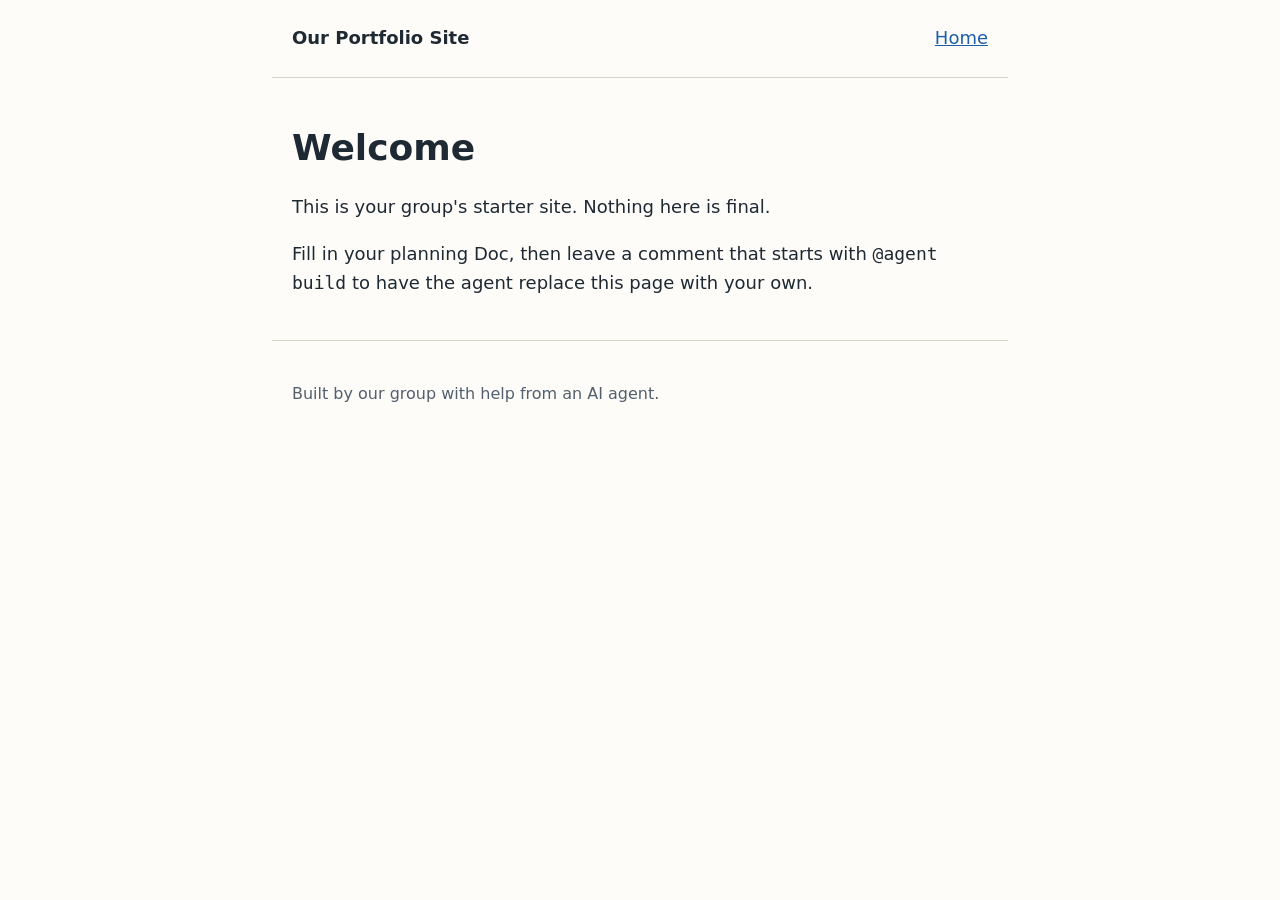
==== index.html @ 51af1fab "Initial commit" ====
<!DOCTYPE html>
<html lang="en">
<head>
  <meta charset="utf-8">
  <meta name="viewport" content="width=device-width, initial-scale=1">
  <title>Our Portfolio Site</title>
  <link rel="stylesheet" href="styles.css">
</head>
<body>
  <a class="skip-link" href="#main">Skip to main content</a>

  <header class="site-header">
    <p class="site-title"><a href="index.html">Our Portfolio Site</a></p>
    <nav aria-label="Main">
      <ul>
        <li><a href="index.html" aria-current="page">Home</a></li>
      </ul>
    </nav>
  </header>

  <main id="main">
    <h1>Welcome</h1>
    <p>This is your group's starter site. Nothing here is final.</p>
    <p>Fill in your planning Doc, then leave a comment that starts with
      <code>@agent build</code> to have the agent replace this page with your own.</p>
  </main>

  <footer class="site-footer">
    <p>Built by our group with help from an AI agent.</p>
  </footer>
</body>
</html>
---- styles.css ----
:root {
  --text: #1f2933;
  --muted: #52606d;
  --background: #fdfcf9;
  --accent: #1d5fa8;
  --border: #d9d4c7;
  --max-width: 46rem;
}

*,
*::before,
*::after {
  box-sizing: border-box;
}

body {
  margin: 0;
  font-family: system-ui, -apple-system, "Segoe UI", Roboto, sans-serif;
  font-size: 1.125rem;
  line-height: 1.6;
  color: var(--text);
  background: var(--background);
}

.site-header,
main,
.site-footer {
  max-width: var(--max-width);
  margin: 0 auto;
  padding: 1.5rem 1.25rem;
}

.site-header {
  display: flex;
  flex-wrap: wrap;
  align-items: baseline;
  justify-content: space-between;
  gap: 1rem;
  border-bottom: 1px solid var(--border);
}

.site-title {
  margin: 0;
  font-weight: 700;
}

.site-title a {
  color: inherit;
  text-decoration: none;
}

nav ul {
  display: flex;
  flex-wrap: wrap;
  gap: 1.25rem;
  margin: 0;
  padding: 0;
  list-style: none;
}

a {
  color: var(--accent);
}

a:focus-visible {
  outline: 3px solid var(--accent);
  outline-offset: 2px;
}

h1 {
  font-size: 2.25rem;
  line-height: 1.2;
}

img,
video {
  max-width: 100%;
  height: auto;
}

.site-footer {
  border-top: 1px solid var(--border);
  color: var(--muted);
  font-size: 1rem;
}

.skip-link {
  position: absolute;
  left: -999rem;
}

.skip-link:focus {
  left: 1rem;
  top: 1rem;
  padding: 0.5rem 0.75rem;
  background: var(--background);
}
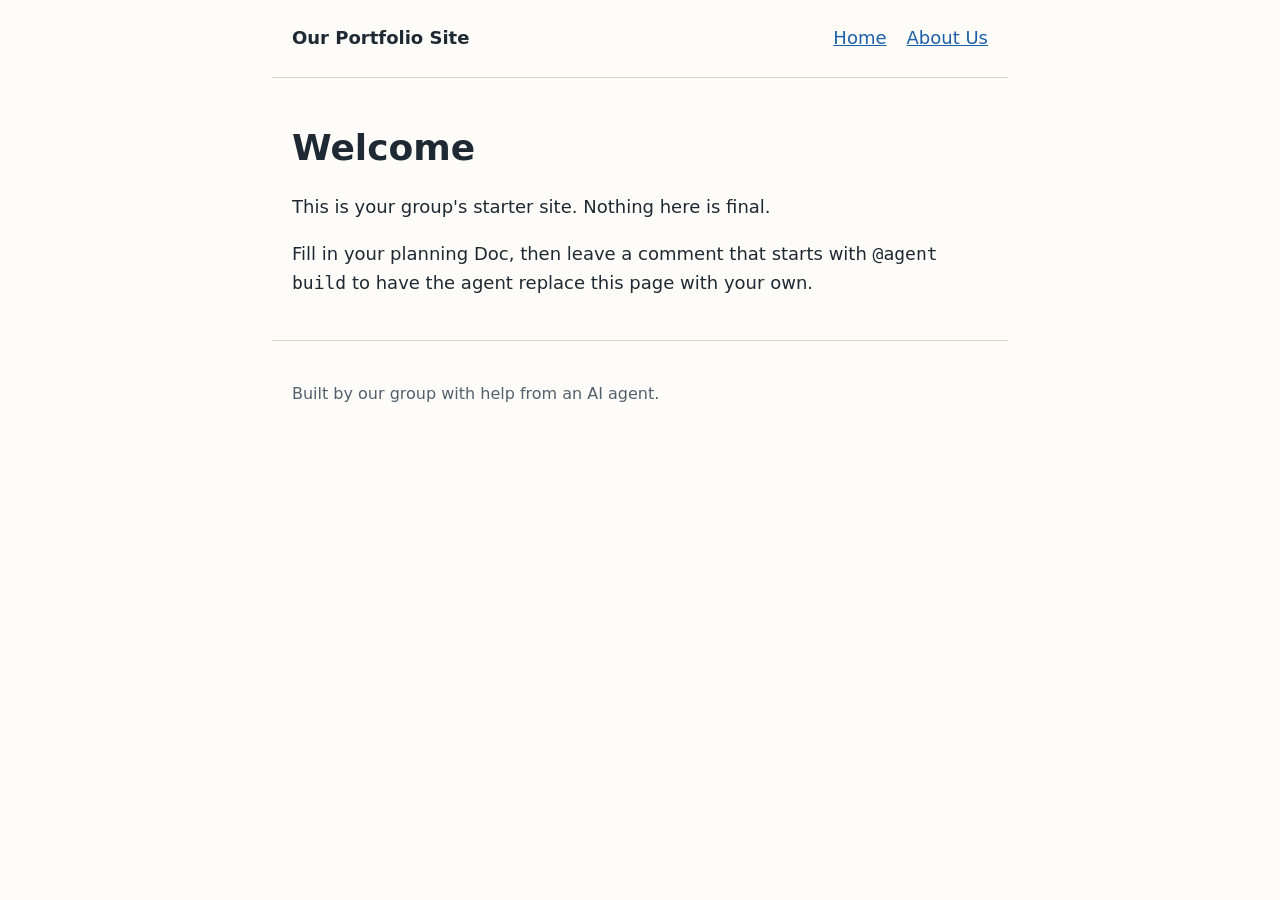
==== commit 58cf1ff7: "Agent: update index.html" ====
--- a/index.html
+++ b/index.html
@@ -14,6 +14,7 @@
     <nav aria-label="Main">
       <ul>
         <li><a href="index.html" aria-current="page">Home</a></li>
+        <li><a href="about.html">About Us</a></li>
       </ul>
     </nav>
   </header>
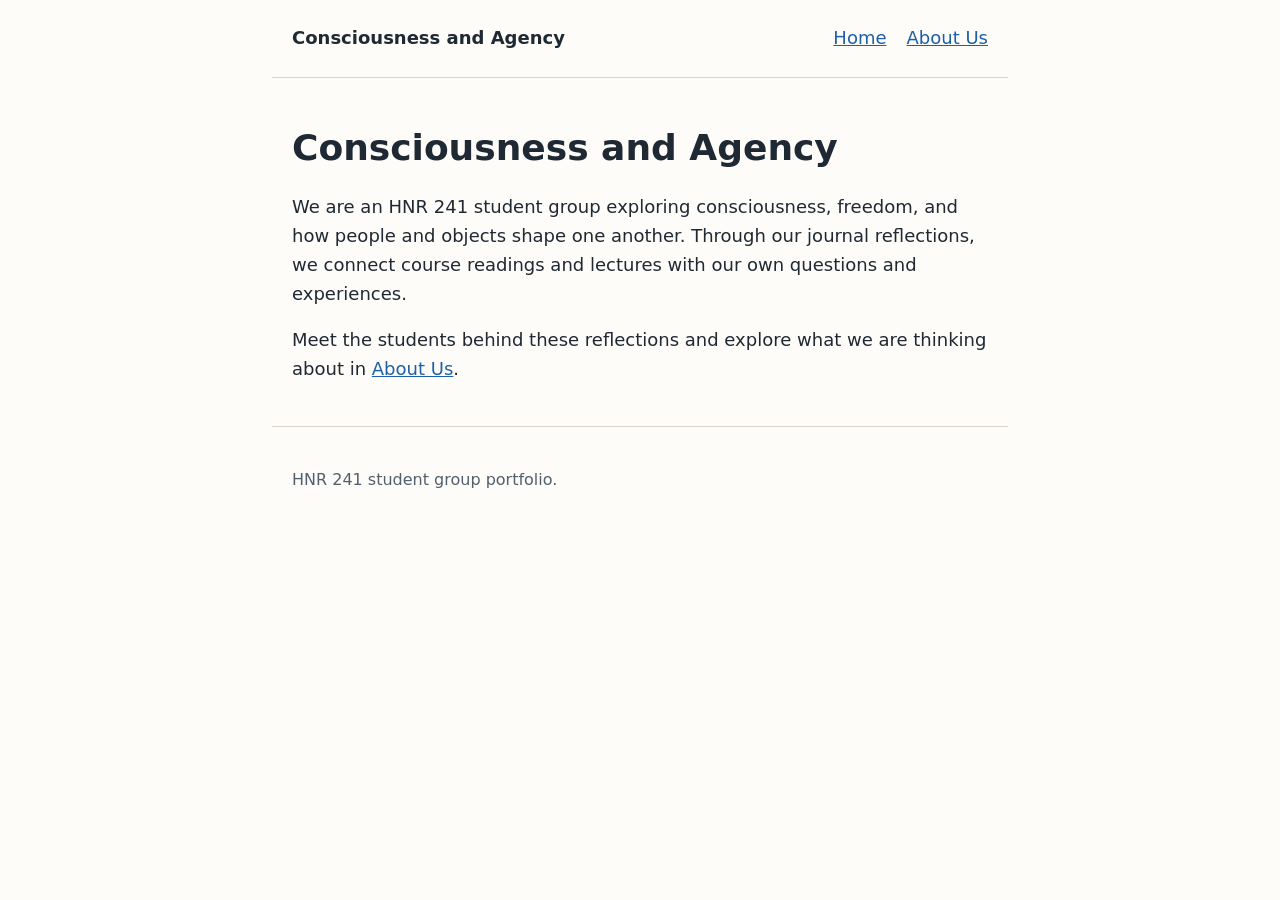
==== commit 97ed8a41: "Agent: update index.html" ====
--- a/index.html
+++ b/index.html
@@ -3,14 +3,14 @@
 <head>
   <meta charset="utf-8">
   <meta name="viewport" content="width=device-width, initial-scale=1">
-  <title>Our Portfolio Site</title>
+  <title>Consciousness and Agency | HNR 241</title>
   <link rel="stylesheet" href="styles.css">
 </head>
 <body>
   <a class="skip-link" href="#main">Skip to main content</a>
 
   <header class="site-header">
-    <p class="site-title"><a href="index.html">Our Portfolio Site</a></p>
+    <p class="site-title"><a href="index.html">Consciousness and Agency</a></p>
     <nav aria-label="Main">
       <ul>
         <li><a href="index.html" aria-current="page">Home</a></li>
@@ -20,14 +20,13 @@
   </header>
 
   <main id="main">
-    <h1>Welcome</h1>
-    <p>This is your group's starter site. Nothing here is final.</p>
-    <p>Fill in your planning Doc, then leave a comment that starts with
-      <code>@agent build</code> to have the agent replace this page with your own.</p>
+    <h1>Consciousness and Agency</h1>
+    <p>We are an HNR 241 student group exploring consciousness, freedom, and how people and objects shape one another. Through our journal reflections, we connect course readings and lectures with our own questions and experiences.</p>
+    <p>Meet the students behind these reflections and explore what we are thinking about in <a href="about.html">About Us</a>.</p>
   </main>
 
   <footer class="site-footer">
-    <p>Built by our group with help from an AI agent.</p>
+    <p>HNR 241 student group portfolio.</p>
   </footer>
 </body>
 </html>
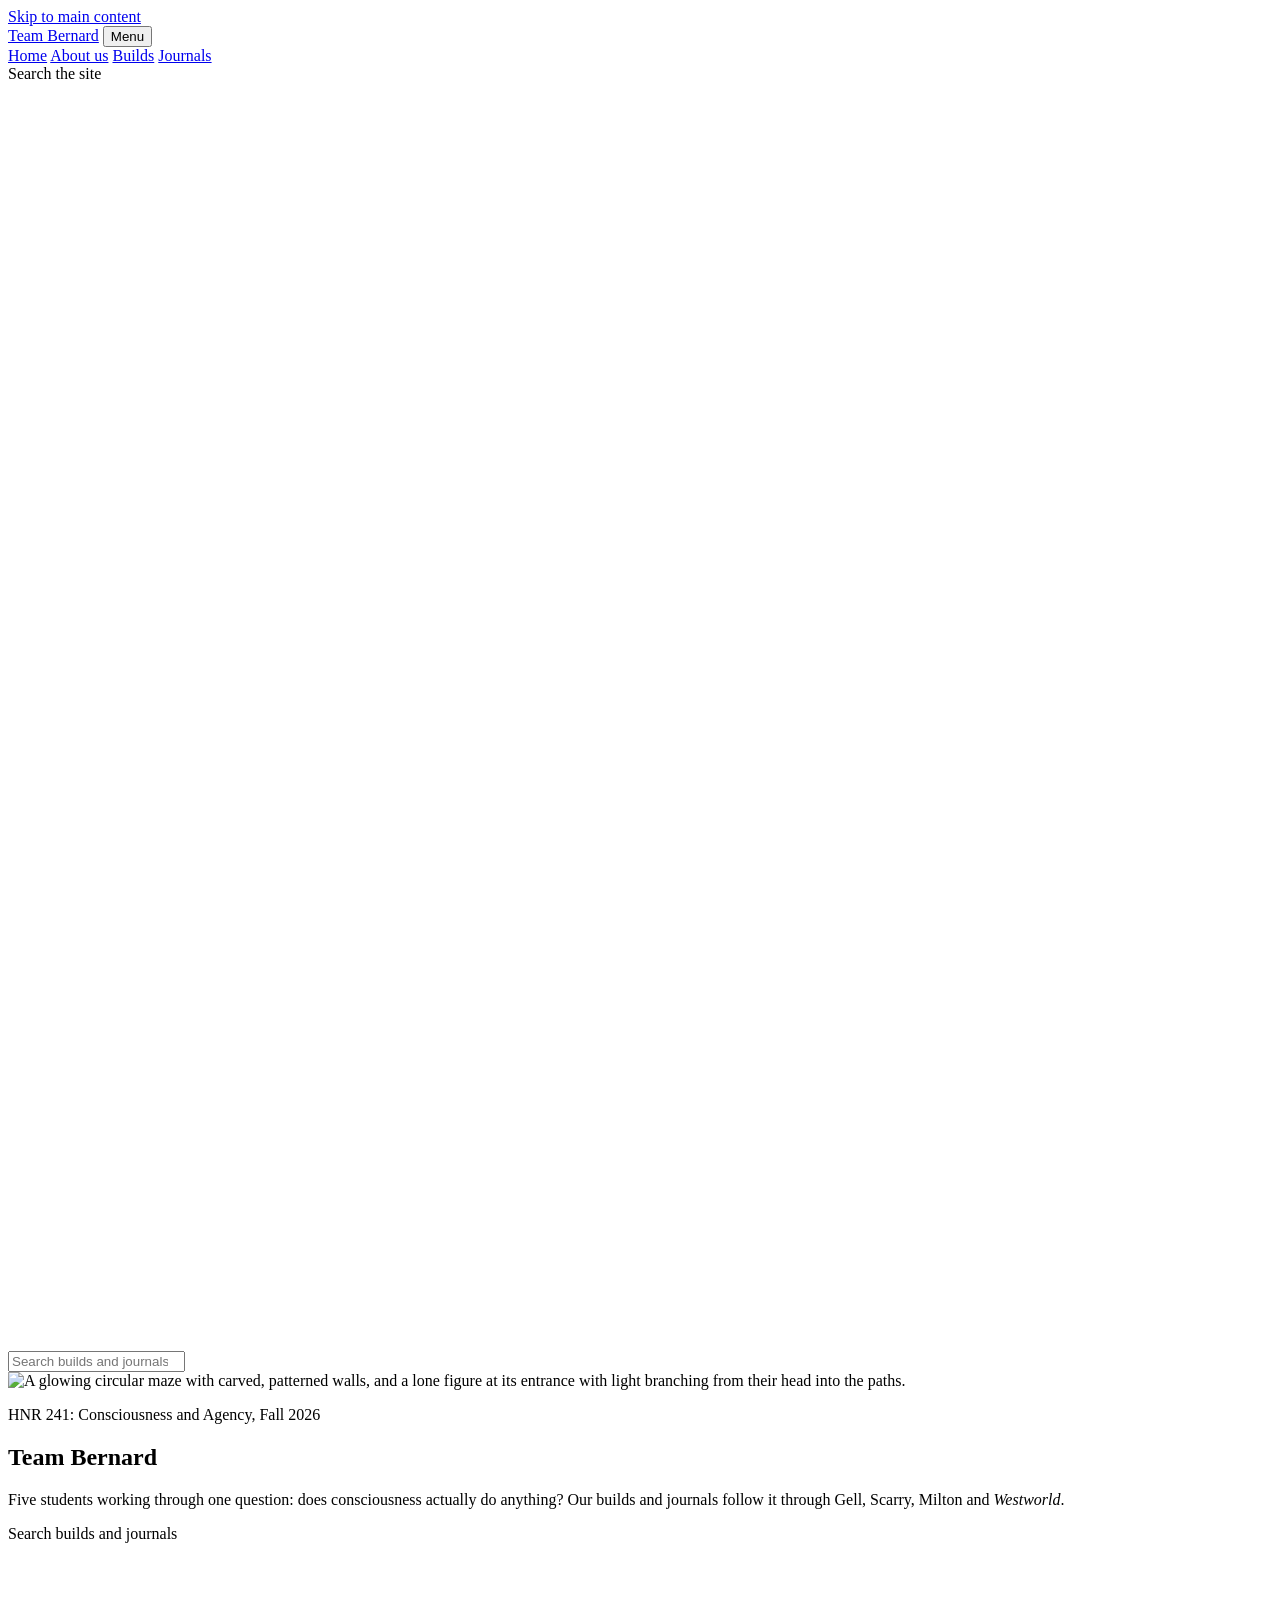
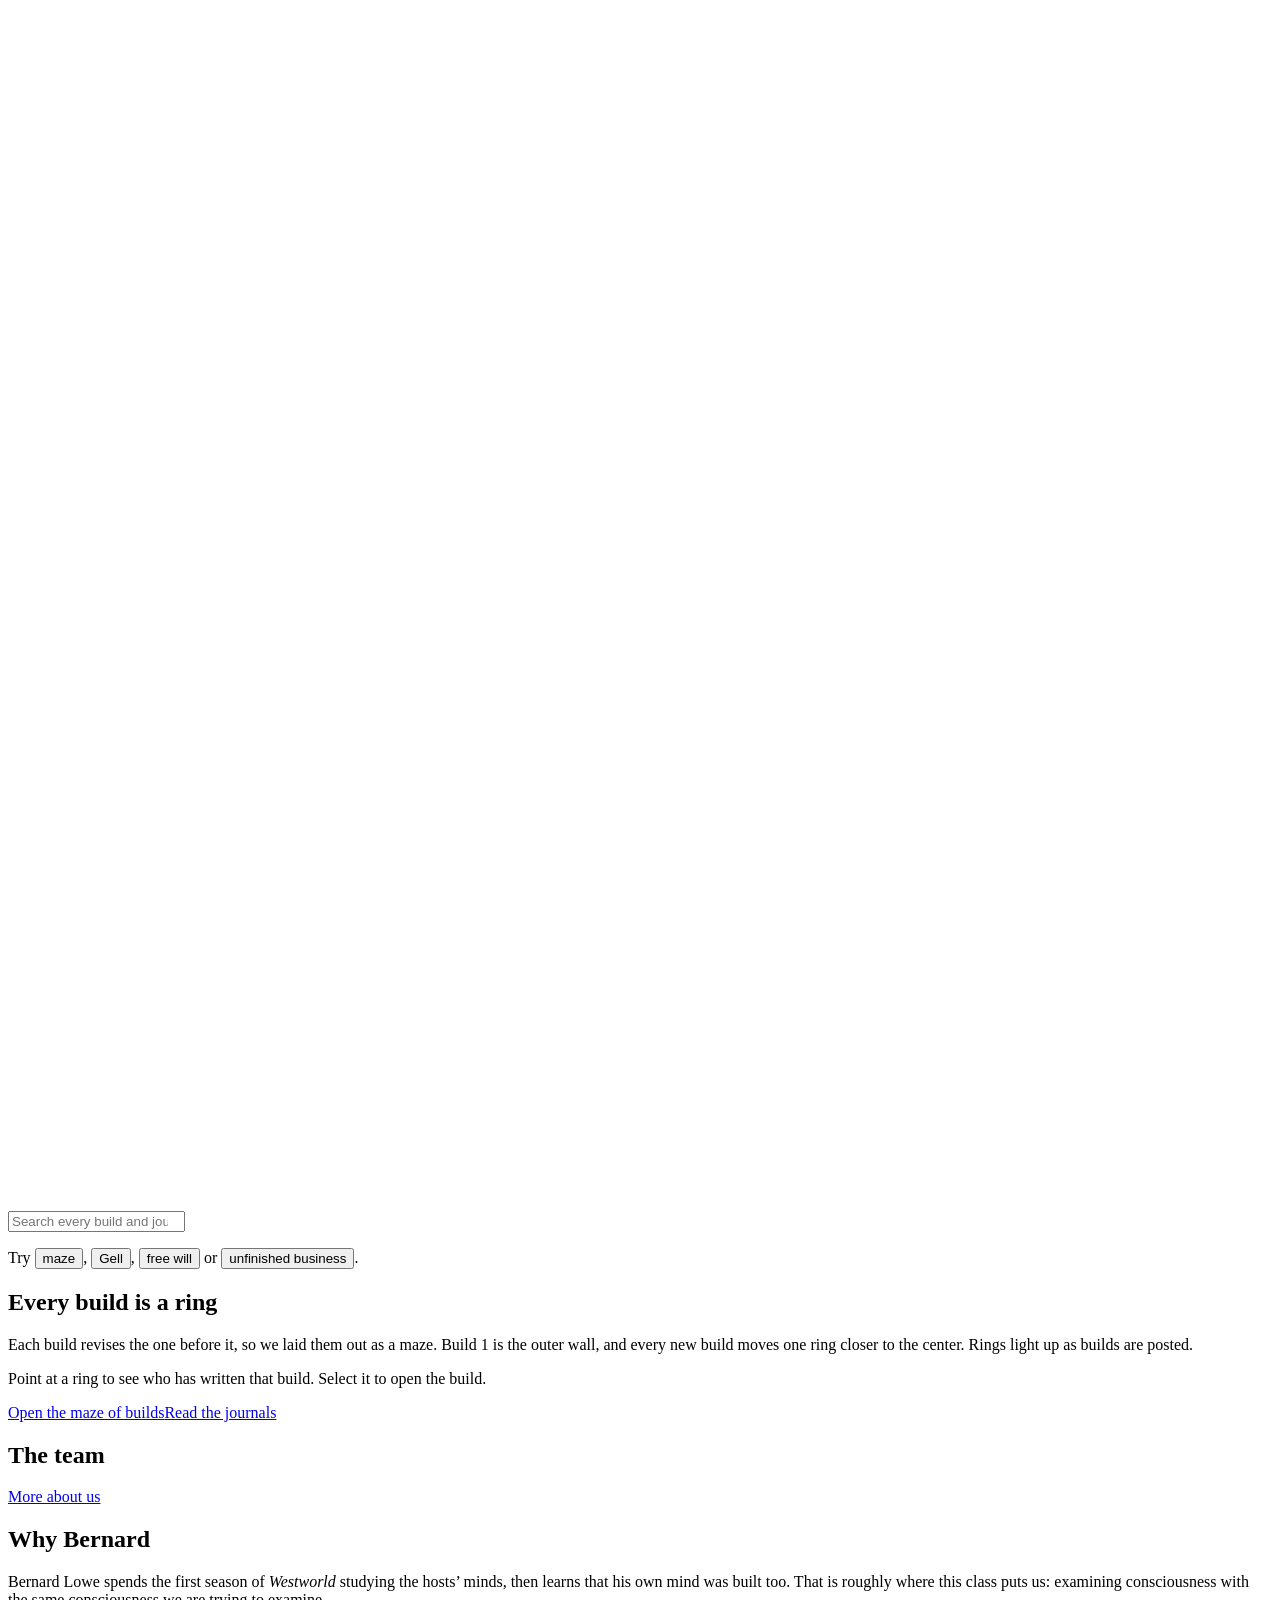
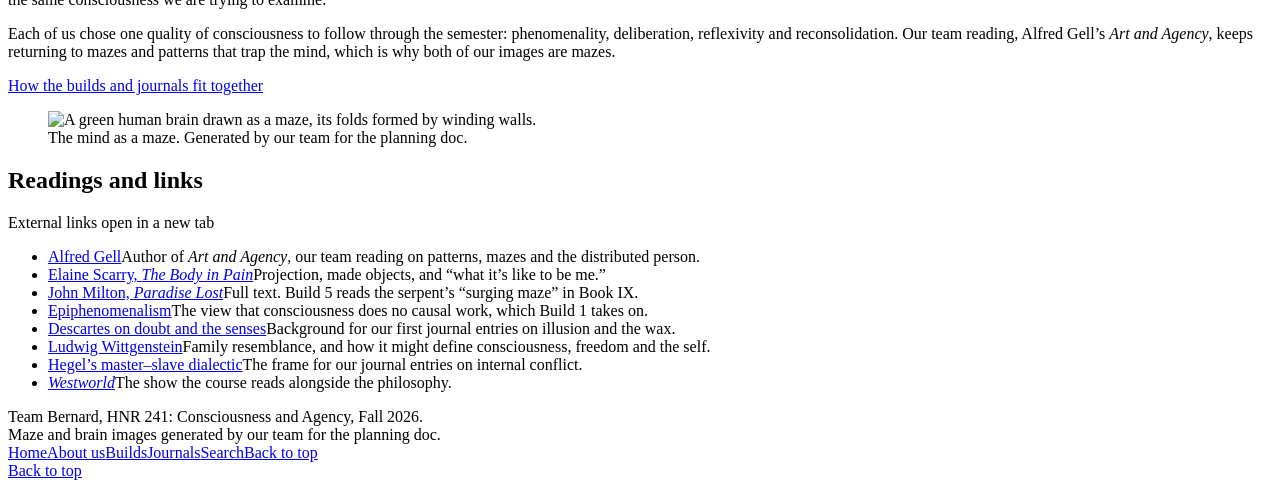
==== commit ce806b04: "Add files via upload New dark theme site with builds and journals. Commit directly to the main branc" ====
--- a/index.html
+++ b/index.html
@@ -1,32 +1,116 @@
 <!DOCTYPE html>
 <html lang="en">
 <head>
-  <meta charset="utf-8">
-  <meta name="viewport" content="width=device-width, initial-scale=1">
-  <title>Consciousness and Agency | HNR 241</title>
-  <link rel="stylesheet" href="styles.css">
+<meta charset="utf-8">
+<meta name="viewport" content="width=device-width, initial-scale=1">
+<title>Team Bernard | HNR 241: Consciousness and Agency</title>
+<meta name="description" content="Team Bernard's portfolio for HNR 241: builds, journals and the people behind them.">
+<link rel="preconnect" href="https://fonts.googleapis.com">
+<link rel="preconnect" href="https://fonts.gstatic.com" crossorigin>
+<link href="https://fonts.googleapis.com/css2?family=Bodoni+Moda:ital,opsz,wght@0,6..96,400..700;1,6..96,400..700&family=Spectral:ital,wght@0,400;0,500;1,400&display=swap" rel="stylesheet">
+<link rel="stylesheet" href="assets/css/style.css">
 </head>
-<body>
-  <a class="skip-link" href="#main">Skip to main content</a>
+<body data-page="home">
+<a class="skip" href="#main">Skip to main content</a>
+<header class="site-header">
+  <div class="wrap">
+    <a class="brand" href="index.html">Team Bernard</a>
+    <button class="menu-btn" type="button" aria-expanded="false" aria-controls="site-nav">Menu</button>
+    <nav class="nav" id="site-nav" aria-label="Main">
+      <a href="index.html" data-nav="home">Home</a>
+      <a href="about.html" data-nav="about">About us</a>
+      <a href="builds.html" data-nav="builds">Builds</a>
+      <a href="journals.html" data-nav="journals">Journals</a>
+    </nav>
+    <form class="search-form" action="search.html" method="get" role="search">
+      <label class="visually-hidden" for="q-home">Search the site</label>
+      <svg viewBox="0 0 24 24" fill="none" stroke-width="2" aria-hidden="true"><circle cx="11" cy="11" r="7"/><path d="M20 20l-4-4"/></svg>
+      <input id="q-home" name="q" type="search" placeholder="Search builds and journals" autocomplete="off">
+    </form>
+  </div>
+</header>
+<main id="main">
+<section class="hero">
+  <img src="assets/img/maze.jpg" alt="A glowing circular maze with carved, patterned walls, and a lone figure at its entrance with light branching from their head into the paths.">
+  <div class="wrap">
+    <p class="course">HNR 241: Consciousness and Agency, Fall 2026</p>
+    <h1>Team Bernard</h1>
+    <p class="lede">Five students working through one question: does consciousness actually do anything? Our builds and journals follow it through Gell, Scarry, Milton and <em>Westworld</em>.</p>
+    <form class="search-form hero-search" action="search.html" method="get" role="search">
+      <label class="visually-hidden" for="hero-q">Search builds and journals</label>
+      <svg viewBox="0 0 24 24" fill="none" stroke-width="2" aria-hidden="true"><circle cx="11" cy="11" r="7"/><path d="M20 20l-4-4"/></svg>
+      <input id="hero-q" name="q" type="search" placeholder="Search every build and journal entry">
+    </form>
+    <p class="hero-hints">Try <button type="button" data-try="maze">maze</button>, <button type="button" data-try="Gell">Gell</button>, <button type="button" data-try="free will">free will</button> or <button type="button" data-try="unfinished business">unfinished business</button>. <span id="stat-line"></span></p>
+  </div>
+</section>
 
-  <header class="site-header">
-    <p class="site-title"><a href="index.html">Consciousness and Agency</a></p>
-    <nav aria-label="Main">
-      <ul>
-        <li><a href="index.html" aria-current="page">Home</a></li>
-        <li><a href="about.html">About Us</a></li>
-      </ul>
+<section class="section" id="maze-section">
+  <div class="wrap maze-layout">
+    <div id="maze"></div>
+    <div>
+      <h2>Every build is a ring</h2>
+      <p class="prose">Each build revises the one before it, so we laid them out as a maze. Build 1 is the outer wall, and every new build moves one ring closer to the center. Rings light up as builds are posted.</p>
+      <div class="maze-readout" id="maze-readout" aria-live="polite">
+        <p class="muted">Point at a ring to see who has written that build. Select it to open the build.</p>
+      </div>
+      <div class="actions"><a class="btn" href="builds.html">Open the maze of builds</a><a class="btn ghost" href="journals.html">Read the journals</a></div>
+    </div>
+  </div>
+</section>
+
+<section class="section" id="team">
+  <div class="wrap">
+    <div class="section-head"><h2>The team</h2><a href="about.html">More about us</a></div>
+    <ul class="roster" id="roster"></ul>
+  </div>
+</section>
+
+<section class="section" id="why">
+  <div class="wrap split">
+    <div class="prose">
+      <h2>Why Bernard</h2>
+      <p>Bernard Lowe spends the first season of <em>Westworld</em> studying the hosts’ minds, then learns that his own mind was built too. That is roughly where this class puts us: examining consciousness with the same consciousness we are trying to examine.</p>
+      <p>Each of us chose one quality of consciousness to follow through the semester: phenomenality, deliberation, reflexivity and reconsolidation. Our team reading, Alfred Gell’s <em>Art and Agency</em>, keeps returning to mazes and patterns that trap the mind, which is why both of our images are mazes.</p>
+      <p><a href="about.html#how">How the builds and journals fit together</a></p>
+    </div>
+    <figure>
+      <div class="frame"><img src="assets/img/brain.jpg" alt="A green human brain drawn as a maze, its folds formed by winding walls." loading="lazy"></div>
+      <figcaption>The mind as a maze. Generated by our team for the planning doc.</figcaption>
+    </figure>
+  </div>
+</section>
+
+<section class="section" id="readings">
+  <div class="wrap">
+    <div class="section-head"><h2>Readings and links</h2><span class="muted">External links open in a new tab</span></div>
+    <ul class="refs">
+  <li><a href="https://en.wikipedia.org/wiki/Alfred_Gell" target="_blank" rel="noopener">Alfred Gell</a><span>Author of <em>Art and Agency</em>, our team reading on patterns, mazes and the distributed person.</span></li>
+  <li><a href="https://en.wikipedia.org/wiki/The_Body_in_Pain" target="_blank" rel="noopener">Elaine Scarry, <em>The Body in Pain</em></a><span>Projection, made objects, and “what it’s like to be me.”</span></li>
+  <li><a href="https://www.gutenberg.org/ebooks/26" target="_blank" rel="noopener">John Milton, <em>Paradise Lost</em></a><span>Full text. Build 5 reads the serpent’s “surging maze” in Book IX.</span></li>
+  <li><a href="https://plato.stanford.edu/entries/epiphenomenalism/" target="_blank" rel="noopener">Epiphenomenalism</a><span>The view that consciousness does no causal work, which Build 1 takes on.</span></li>
+  <li><a href="https://plato.stanford.edu/entries/descartes-epistemology/" target="_blank" rel="noopener">Descartes on doubt and the senses</a><span>Background for our first journal entries on illusion and the wax.</span></li>
+  <li><a href="https://plato.stanford.edu/entries/wittgenstein/" target="_blank" rel="noopener">Ludwig Wittgenstein</a><span>Family resemblance, and how it might define consciousness, freedom and the self.</span></li>
+  <li><a href="https://en.wikipedia.org/wiki/Lord%E2%80%93bondsman_dialectic" target="_blank" rel="noopener">Hegel’s master–slave dialectic</a><span>The frame for our journal entries on internal conflict.</span></li>
+  <li><a href="https://en.wikipedia.org/wiki/Westworld_(TV_series)" target="_blank" rel="noopener"><em>Westworld</em></a><span>The show the course reads alongside the philosophy.</span></li>
+</ul>
+  </div>
+</section>
+</main>
+<footer class="site-footer">
+  <div class="wrap">
+    <div>
+      <p style="margin:0">Team Bernard, HNR 241: Consciousness and Agency, Fall 2026.</p>
+      <p style="margin:0">Maze and brain images generated by our team for the planning doc.</p>
+    </div>
+    <nav aria-label="Footer">
+      <a href="index.html">Home</a><a href="about.html">About us</a><a href="builds.html">Builds</a><a href="journals.html">Journals</a><a href="search.html">Search</a><a href="#main">Back to top</a>
     </nav>
-  </header>
-
-  <main id="main">
-    <h1>Consciousness and Agency</h1>
-    <p>We are an HNR 241 student group exploring consciousness, freedom, and how people and objects shape one another. Through our journal reflections, we connect course readings and lectures with our own questions and experiences.</p>
-    <p>Meet the students behind these reflections and explore what we are thinking about in <a href="about.html">About Us</a>.</p>
-  </main>
-
-  <footer class="site-footer">
-    <p>HNR 241 student group portfolio.</p>
-  </footer>
+  </div>
+</footer>
+<a class="to-top" href="#main">Back to top</a>
+<script src="assets/js/data.js"></script>
+<script src="assets/js/journals.js"></script>
+<script src="assets/js/site.js"></script>
 </body>
 </html>
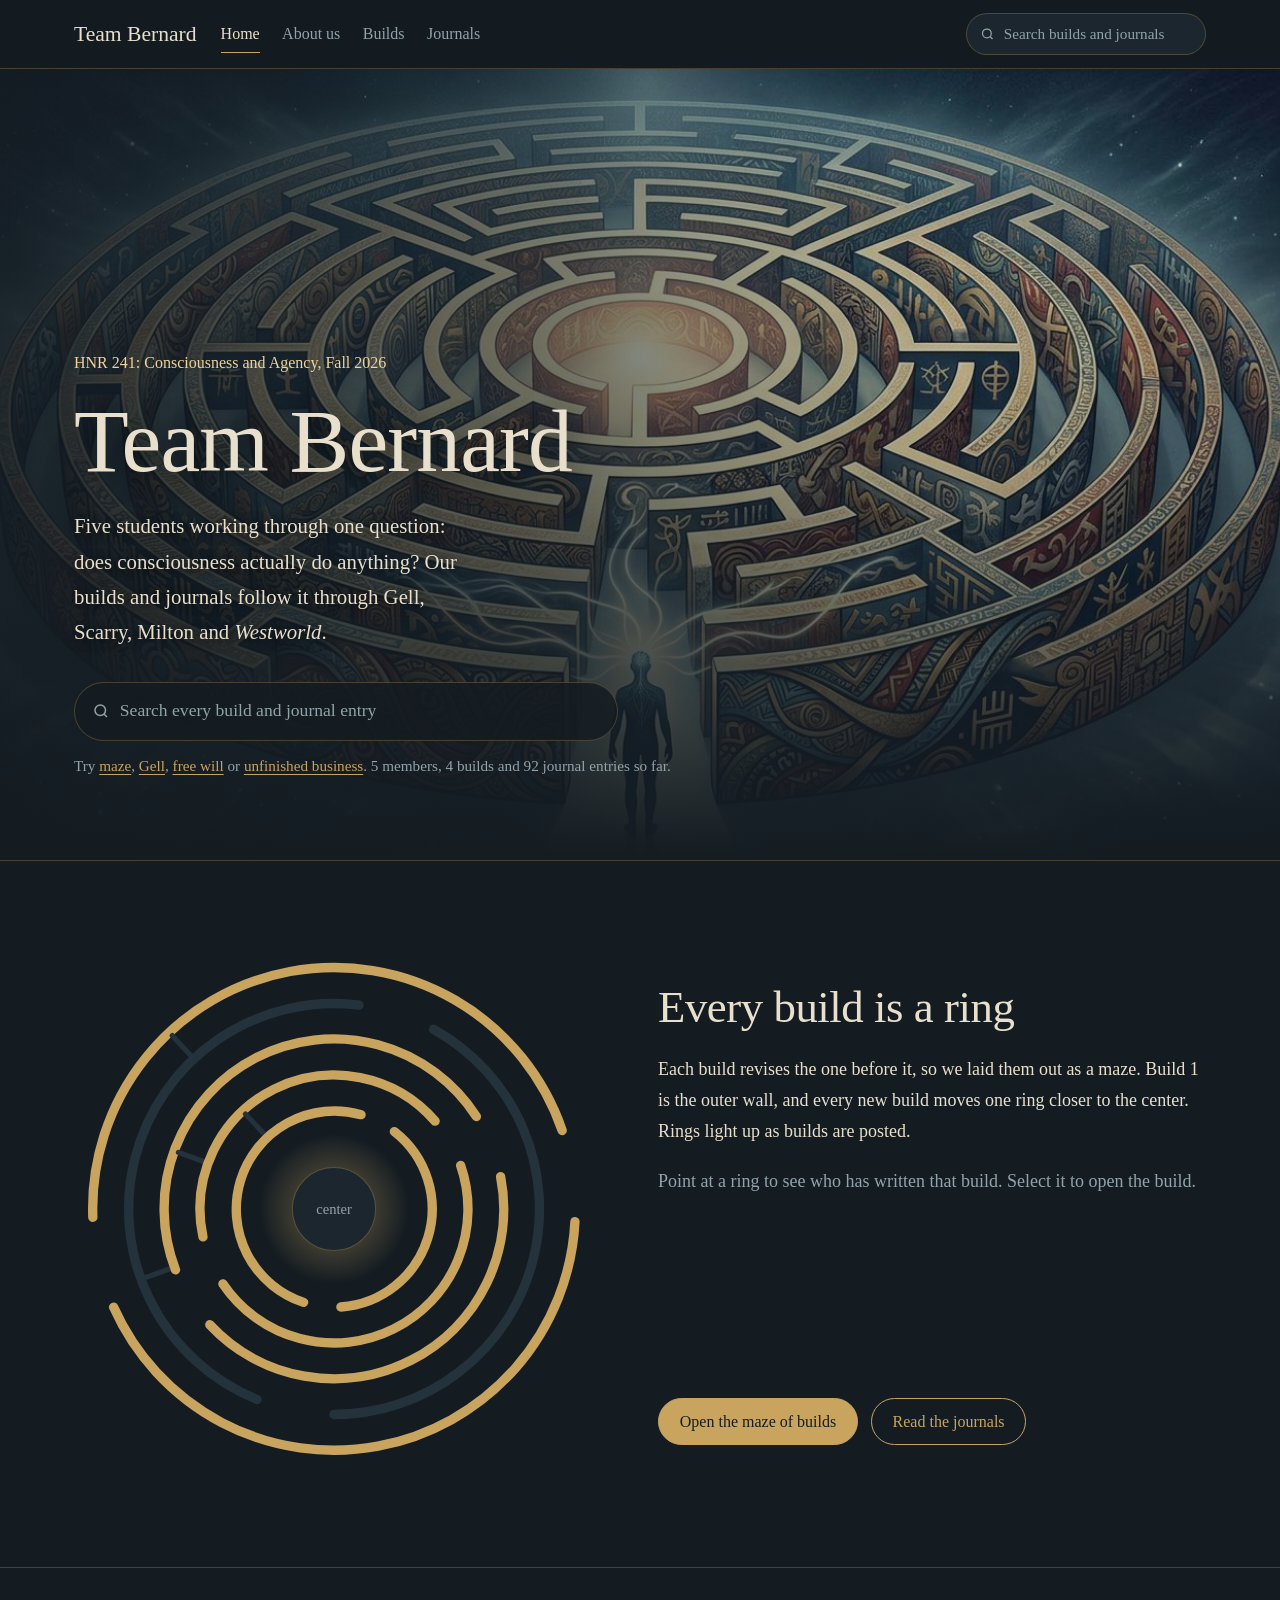
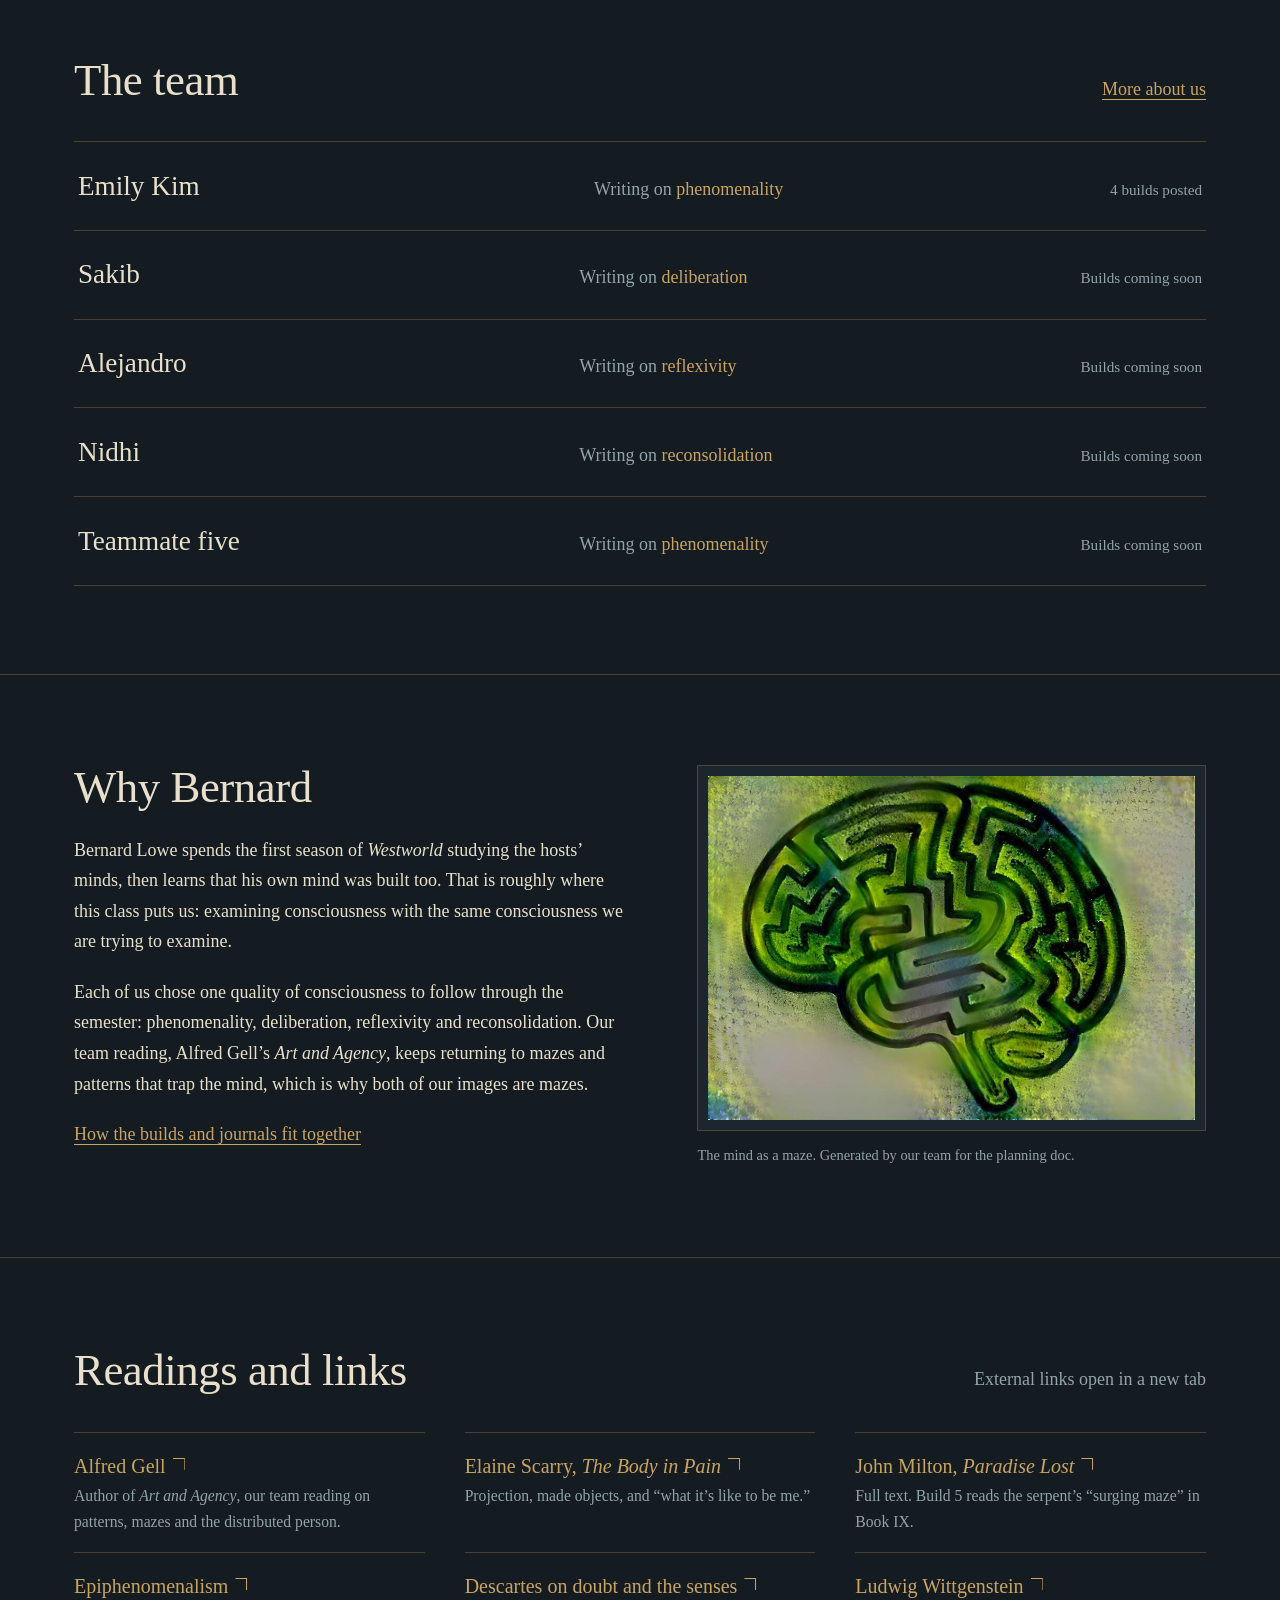
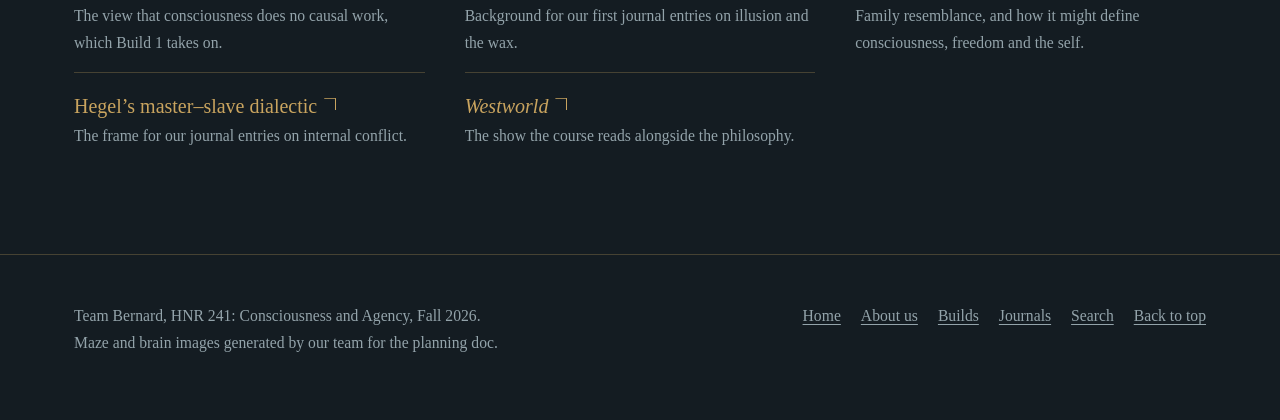
==== commit 2dfb29da: "Add files via upload" ====
--- a/index.html
+++ b/index.html
@@ -8,7 +8,7 @@
 <link rel="preconnect" href="https://fonts.googleapis.com">
 <link rel="preconnect" href="https://fonts.gstatic.com" crossorigin>
 <link href="https://fonts.googleapis.com/css2?family=Bodoni+Moda:ital,opsz,wght@0,6..96,400..700;1,6..96,400..700&family=Spectral:ital,wght@0,400;0,500;1,400&display=swap" rel="stylesheet">
-<link rel="stylesheet" href="assets/css/style.css">
+<link rel="stylesheet" href="style.css">
 </head>
 <body data-page="home">
 <a class="skip" href="#main">Skip to main content</a>
@@ -31,7 +31,7 @@
 </header>
 <main id="main">
 <section class="hero">
-  <img src="assets/img/maze.jpg" alt="A glowing circular maze with carved, patterned walls, and a lone figure at its entrance with light branching from their head into the paths.">
+  <img src="maze.jpg" alt="A glowing circular maze with carved, patterned walls, and a lone figure at its entrance with light branching from their head into the paths.">
   <div class="wrap">
     <p class="course">HNR 241: Consciousness and Agency, Fall 2026</p>
     <h1>Team Bernard</h1>
@@ -75,7 +75,7 @@
       <p><a href="about.html#how">How the builds and journals fit together</a></p>
     </div>
     <figure>
-      <div class="frame"><img src="assets/img/brain.jpg" alt="A green human brain drawn as a maze, its folds formed by winding walls." loading="lazy"></div>
+      <div class="frame"><img src="brain.jpg" alt="A green human brain drawn as a maze, its folds formed by winding walls." loading="lazy"></div>
       <figcaption>The mind as a maze. Generated by our team for the planning doc.</figcaption>
     </figure>
   </div>
@@ -109,8 +109,8 @@
   </div>
 </footer>
 <a class="to-top" href="#main">Back to top</a>
-<script src="assets/js/data.js"></script>
-<script src="assets/js/journals.js"></script>
-<script src="assets/js/site.js"></script>
+<script src="data.js"></script>
+<script src="journals.js"></script>
+<script src="site.js"></script>
 </body>
 </html>
--- a/style.css
+++ b/style.css
@@ -0,0 +1,271 @@
+/* Team Bernard: HNR 241
+   Palette taken from the maze artwork. */
+:root {
+  --night: #141c22;
+  --night-2: #1b262e;
+  --night-3: #24323c;
+  --bone: #e8e0cc;
+  --mist: #93a3aa;
+  --brass: #c9a45f;
+  --brass-dim: #7d6a45;
+  --glow: #f0d49a;
+  --line: rgba(201, 164, 95, 0.28);
+  --display: "Bodoni Moda", "Didot", "Bodoni 72", Georgia, serif;
+  --text: "Spectral", Georgia, "Times New Roman", serif;
+  --measure: 68ch;
+  --wide: 1180px;
+}
+
+*, *::before, *::after { box-sizing: border-box; }
+html { scroll-behavior: smooth; }
+@media (prefers-reduced-motion: reduce) {
+  html { scroll-behavior: auto; }
+  *, *::before, *::after { transition: none !important; animation: none !important; }
+}
+
+body {
+  margin: 0;
+  background: var(--night);
+  color: var(--bone);
+  font-family: var(--text);
+  font-size: 1.125rem;
+  line-height: 1.7;
+  -webkit-font-smoothing: antialiased;
+}
+
+img { max-width: 100%; display: block; }
+a { color: var(--brass); text-underline-offset: 0.2em; text-decoration-thickness: 1px; }
+a:hover { color: var(--glow); }
+:focus-visible { outline: 2px solid var(--glow); outline-offset: 3px; border-radius: 2px; }
+
+h1, h2, h3 { font-family: var(--display); font-weight: 500; line-height: 1.1; margin: 0 0 0.5em; letter-spacing: -0.01em; }
+h1 { font-size: clamp(2.8rem, 7vw, 5.6rem); }
+h2 { font-size: clamp(1.9rem, 3.6vw, 2.8rem); }
+h3 { font-size: 1.45rem; }
+p { margin: 0 0 1.1em; }
+em { font-style: italic; }
+
+.skip { position: absolute; left: -999px; top: 0; background: var(--glow); color: var(--night); padding: 0.5rem 1rem; z-index: 50; }
+.skip:focus { left: 1rem; top: 1rem; }
+
+.wrap { max-width: var(--wide); margin: 0 auto; padding: 0 1.5rem; }
+.prose { max-width: var(--measure); }
+.muted { color: var(--mist); }
+.visually-hidden { position: absolute; width: 1px; height: 1px; overflow: hidden; clip: rect(0 0 0 0); white-space: nowrap; }
+
+/* ---------- Header ---------- */
+.site-header {
+  position: sticky; top: 0; z-index: 20;
+  background: rgba(20, 28, 34, 0.92);
+  backdrop-filter: blur(8px);
+  border-bottom: 1px solid var(--line);
+}
+.site-header .wrap { display: flex; align-items: center; gap: 1.5rem; min-height: 4.25rem; }
+.brand { font-family: var(--display); font-size: 1.35rem; color: var(--bone); text-decoration: none; white-space: nowrap; }
+.brand:hover { color: var(--glow); }
+.nav { display: flex; gap: 1.4rem; margin-right: auto; }
+.nav a { color: var(--mist); text-decoration: none; font-size: 1rem; padding: 0.3rem 0; border-bottom: 1px solid transparent; }
+.nav a:hover { color: var(--bone); }
+.nav a[aria-current="page"] { color: var(--bone); border-bottom-color: var(--brass); }
+
+.search-form { position: relative; display: flex; }
+.search-form input {
+  width: 15rem; font: inherit; font-size: 0.95rem; color: var(--bone);
+  background: var(--night-2); border: 1px solid var(--line); border-radius: 999px;
+  padding: 0.45rem 1rem 0.45rem 2.3rem;
+}
+.search-form input::placeholder { color: var(--mist); }
+.search-form input:focus { outline: none; border-color: var(--glow); }
+.search-form svg { position: absolute; left: 0.85rem; top: 50%; transform: translateY(-50%); width: 15px; height: 15px; stroke: var(--mist); pointer-events: none; }
+
+.menu-btn { display: none; background: none; border: 1px solid var(--line); color: var(--bone); font: inherit; font-size: 0.95rem; padding: 0.35rem 0.8rem; border-radius: 999px; cursor: pointer; }
+
+@media (max-width: 900px) {
+  .site-header .wrap { flex-wrap: wrap; padding-top: 0.6rem; padding-bottom: 0.6rem; gap: 0.75rem; }
+  .menu-btn { display: block; margin-left: auto; }
+  .nav { display: none; order: 3; width: 100%; flex-direction: column; gap: 0.25rem; margin: 0; }
+  .nav.open { display: flex; }
+  .search-form { order: 4; width: 100%; }
+  .search-form input { width: 100%; }
+}
+
+/* ---------- Hero ---------- */
+.hero { position: relative; min-height: min(88vh, 860px); display: grid; align-items: end; overflow: hidden; border-bottom: 1px solid var(--line); }
+.hero img { position: absolute; inset: 0; width: 100%; height: 100%; object-fit: cover; object-position: center 40%; }
+.hero::after { content: ""; position: absolute; inset: 0; background: linear-gradient(90deg, rgba(20,28,34,0.82) 0%, rgba(20,28,34,0.45) 45%, rgba(20,28,34,0) 75%), linear-gradient(180deg, rgba(20,28,34,0.1) 0%, rgba(20,28,34,0.3) 50%, var(--night) 100%); }
+@media (max-width: 700px) { .hero::after { background: linear-gradient(180deg, rgba(20,28,34,0.35) 0%, rgba(20,28,34,0.8) 40%, var(--night) 100%); } .maze-readout { min-height: 0; } }
+.hero .wrap { position: relative; z-index: 1; padding-bottom: 4rem; width: 100%; }
+.hero h1 { margin-bottom: 0.2em; text-shadow: 0 2px 30px rgba(0,0,0,0.6); }
+.hero .lede { font-size: 1.3rem; max-width: 38ch; color: var(--bone); text-shadow: 0 1px 12px rgba(0,0,0,0.8); }
+.course { color: var(--glow); font-size: 1rem; margin-bottom: 1rem; }
+
+.hero-search { margin-top: 2rem; max-width: 34rem; }
+.hero-search input { width: 100%; font-size: 1.1rem; padding: 0.85rem 1.2rem 0.85rem 2.8rem; background: rgba(20,28,34,0.85); }
+.hero-search svg { left: 1.1rem; width: 18px; height: 18px; }
+.hero-hints { margin-top: 0.8rem; font-size: 0.95rem; color: var(--mist); }
+.hero-hints button { font: inherit; color: var(--brass); background: none; border: 0; padding: 0; cursor: pointer; text-decoration: underline; text-underline-offset: 0.2em; text-decoration-thickness: 1px; }
+.hero-hints button:hover { color: var(--glow); }
+
+/* ---------- Sections ---------- */
+.section { padding: 5.5rem 0; }
+.section + .section { border-top: 1px solid var(--line); }
+.section-head { display: flex; justify-content: space-between; align-items: baseline; gap: 1rem; flex-wrap: wrap; margin-bottom: 2.25rem; }
+.section-head h2 { margin: 0; }
+
+.split { display: grid; grid-template-columns: 1.1fr 1fr; gap: 4rem; align-items: center; }
+.split figure { margin: 0; }
+figcaption { font-size: 0.9rem; color: var(--mist); margin-top: 0.75rem; }
+.frame { border: 1px solid var(--line); padding: 0.6rem; background: var(--night-2); }
+@media (max-width: 860px) { .split { grid-template-columns: 1fr; gap: 2.5rem; } }
+
+.page-head { padding: 4.5rem 0 2.5rem; border-bottom: 1px solid var(--line); }
+.page-head p { max-width: var(--measure); color: var(--mist); font-size: 1.2rem; }
+
+/* ---------- Member roster ---------- */
+.roster { list-style: none; margin: 0; padding: 0; border-top: 1px solid var(--line); }
+.roster li { border-bottom: 1px solid var(--line); }
+.roster a { display: grid; grid-template-columns: 1fr 1fr auto; gap: 1.5rem; align-items: baseline; padding: 1.3rem 0.25rem; text-decoration: none; color: var(--bone); }
+.roster a:hover .r-name { color: var(--glow); }
+.r-name { font-family: var(--display); font-size: 1.7rem; }
+.r-quality { color: var(--mist); }
+.r-quality b { color: var(--brass); font-weight: 500; }
+.r-count { color: var(--mist); font-size: 0.95rem; white-space: nowrap; }
+@media (max-width: 700px) { .roster a { grid-template-columns: 1fr; gap: 0.2rem; } }
+
+/* ---------- The maze (signature) ---------- */
+.maze-layout { display: grid; grid-template-columns: minmax(280px, 520px) 1fr; gap: 4rem; align-items: center; }
+@media (max-width: 900px) { .maze-layout { grid-template-columns: 1fr; gap: 2rem; } }
+.maze-svg { width: 100%; height: auto; overflow: visible; }
+.maze-svg .ring path { fill: none; stroke: var(--night-3); stroke-width: 9; stroke-linecap: round; transition: stroke 0.25s; }
+.maze-svg .ring.reached path { stroke: var(--brass-dim); }
+.maze-svg .ring.reached.mine path { stroke: var(--brass); }
+.maze-svg a:hover .ring path, .maze-svg a:focus .ring path, .maze-svg .ring.active path { stroke: var(--glow); }
+.maze-svg a { cursor: pointer; outline: none; }
+.maze-svg a:focus-visible .ring path { stroke: var(--glow); stroke-width: 12; }
+.maze-svg .core { fill: var(--night-2); stroke: var(--line); }
+.maze-svg .core-glow { fill: url(#coreGlow); }
+.maze-svg text { fill: var(--mist); font-family: var(--text); font-size: 14px; }
+
+.maze-readout { min-height: 13rem; }
+.maze-readout h3 { font-size: 2rem; margin-bottom: 0.25rem; }
+.maze-readout .who { color: var(--mist); margin-bottom: 1rem; }
+
+.legend { display: flex; gap: 1.5rem; flex-wrap: wrap; font-size: 0.95rem; color: var(--mist); margin-top: 1.5rem; }
+.legend span::before { content: ""; display: inline-block; width: 1.4rem; height: 4px; border-radius: 2px; margin-right: 0.5rem; vertical-align: middle; background: var(--night-3); }
+.legend .l-mine::before { background: var(--brass); }
+.legend .l-team::before { background: var(--brass-dim); }
+
+/* ---------- Controls ---------- */
+.controls { display: flex; flex-wrap: wrap; gap: 0.75rem 1.5rem; align-items: center; padding: 1.25rem 0; border-bottom: 1px solid var(--line); margin-bottom: 2rem; }
+.chips { display: flex; flex-wrap: wrap; gap: 0.5rem; }
+.chip { font: inherit; font-size: 0.95rem; color: var(--mist); background: transparent; border: 1px solid var(--line); border-radius: 999px; padding: 0.3rem 0.9rem; cursor: pointer; }
+.chip:hover { color: var(--bone); border-color: var(--brass); }
+.chip[aria-pressed="true"] { color: var(--night); background: var(--brass); border-color: var(--brass); }
+.filter-input { font: inherit; font-size: 1rem; color: var(--bone); background: var(--night-2); border: 1px solid var(--line); border-radius: 999px; padding: 0.45rem 1rem; min-width: 16rem; flex: 1; max-width: 26rem; }
+.filter-input:focus { outline: none; border-color: var(--glow); }
+.count { color: var(--mist); font-size: 0.95rem; margin-left: auto; }
+
+/* ---------- Build list ---------- */
+.build-group { margin-bottom: 3.5rem; }
+.build-group > h3 { font-size: 1.9rem; border-bottom: 1px solid var(--line); padding-bottom: 0.6rem; margin-bottom: 0; }
+.build-row { display: grid; grid-template-columns: 7.5rem 1fr; gap: 1.5rem; padding: 1.4rem 0; border-bottom: 1px solid rgba(201,164,95,0.12); }
+.build-row .num { font-family: var(--display); font-size: 1.15rem; color: var(--brass); }
+.build-row h4 { font-family: var(--display); font-weight: 500; font-size: 1.45rem; margin: 0 0 0.35rem; }
+.build-row h4 a { color: var(--bone); text-decoration: none; }
+.build-row h4 a:hover { color: var(--glow); }
+.build-row p { margin: 0 0 0.6rem; color: var(--mist); max-width: var(--measure); }
+.build-row.pending h4 { color: var(--mist); font-style: italic; font-family: var(--text); font-size: 1.1rem; }
+.build-row.flash { animation: flash 1.6s ease-out; }
+@keyframes flash { from { background: rgba(240,212,154,0.12); } to { background: transparent; } }
+@media (max-width: 600px) { .build-row { grid-template-columns: 1fr; gap: 0.3rem; } }
+
+/* ---------- Reader ---------- */
+.reader { padding: 4rem 0 5rem; }
+.reader header { max-width: var(--measure); margin-bottom: 2.5rem; }
+.crumbs { font-size: 0.95rem; color: var(--mist); margin-bottom: 1.5rem; }
+.crumbs a { color: var(--mist); }
+.reader h1 { font-size: clamp(2.4rem, 5vw, 3.8rem); }
+.byline { color: var(--mist); }
+.essay { max-width: var(--measure); font-size: 1.2rem; line-height: 1.8; }
+.essay p { text-indent: 2em; margin: 0 0 0.6em; }
+.essay p:first-child { text-indent: 0; }
+.essay blockquote { margin: 0 0 2rem; padding: 0 0 0 1.5rem; border-left: 2px solid var(--brass); color: var(--mist); font-size: 1.08rem; }
+.essay mark, mark { background: rgba(240,212,154,0.28); color: inherit; padding: 0 0.1em; border-radius: 2px; }
+.pager { display: flex; justify-content: space-between; gap: 1rem; max-width: var(--measure); border-top: 1px solid var(--line); margin-top: 3rem; padding-top: 1.5rem; }
+.pager a { text-decoration: none; display: block; }
+.pager small { display: block; color: var(--mist); font-size: 0.9rem; }
+.pager .next { text-align: right; margin-left: auto; }
+.tools { display: flex; gap: 1rem; flex-wrap: wrap; margin: 1.5rem 0 0; font-size: 0.95rem; }
+.tools button { font: inherit; color: var(--brass); background: none; border: 1px solid var(--line); border-radius: 999px; padding: 0.3rem 0.9rem; cursor: pointer; }
+.tools button:hover { color: var(--glow); border-color: var(--brass); }
+
+/* ---------- Journals ---------- */
+.journal-layout { display: grid; grid-template-columns: 17rem 1fr; gap: 3rem; align-items: start; }
+.topic-nav { position: sticky; top: 5.5rem; max-height: calc(100vh - 7rem); overflow: auto; border-right: 1px solid var(--line); padding-right: 1rem; }
+.topic-nav ol { list-style: none; padding: 0; margin: 0; counter-reset: t; }
+.topic-nav li { counter-increment: t; }
+.topic-nav button { all: unset; box-sizing: border-box; display: grid; grid-template-columns: 1.8rem 1fr; width: 100%; padding: 0.45rem 0.4rem; cursor: pointer; color: var(--mist); font-size: 0.98rem; line-height: 1.35; border-radius: 4px; }
+.topic-nav button::before { content: counter(t); color: var(--brass-dim); font-family: var(--display); }
+.topic-nav button:hover { color: var(--bone); }
+.topic-nav button[aria-current="true"] { color: var(--bone); background: var(--night-2); }
+.topic-nav button[aria-current="true"]::before { color: var(--glow); }
+.topic-nav button:focus-visible { outline: 2px solid var(--glow); }
+@media (max-width: 900px) {
+  .journal-layout { grid-template-columns: 1fr; gap: 1.5rem; }
+  .topic-nav { position: static; max-height: none; border-right: 0; border-bottom: 1px solid var(--line); padding: 0 0 1rem; }
+  .topic-nav ol { display: flex; gap: 0.4rem; overflow-x: auto; padding-bottom: 0.5rem; }
+  .topic-nav button { white-space: nowrap; grid-template-columns: auto auto; gap: 0.4rem; }
+}
+.topic-title { font-size: clamp(1.8rem, 3vw, 2.4rem); margin-bottom: 1.75rem; }
+.entry { border-top: 1px solid var(--line); padding: 1.6rem 0; max-width: var(--measure); }
+.entry .who { display: flex; justify-content: space-between; gap: 1rem; flex-wrap: wrap; align-items: baseline; margin-bottom: 0.5rem; }
+.entry .who a { font-family: var(--display); font-size: 1.35rem; text-decoration: none; color: var(--bone); }
+.entry .who a:hover { color: var(--glow); }
+.entry .q { color: var(--brass); font-style: italic; font-size: 1rem; }
+.entry blockquote { margin: 0 0 1rem; padding-left: 1.2rem; border-left: 2px solid var(--brass-dim); color: var(--mist); font-size: 1rem; }
+.empty { color: var(--mist); font-style: italic; padding: 2rem 0; }
+
+/* ---------- Search results ---------- */
+.results { list-style: none; padding: 0; margin: 0; max-width: 52rem; }
+.results li { border-top: 1px solid var(--line); padding: 1.3rem 0; }
+.results .kind { font-size: 0.9rem; color: var(--mist); }
+.results a.title { font-family: var(--display); font-size: 1.4rem; text-decoration: none; display: inline-block; margin: 0.15rem 0 0.35rem; color: var(--bone); }
+.results a.title:hover { color: var(--glow); }
+.results p { margin: 0; color: var(--mist); }
+
+/* ---------- About ---------- */
+.member-block { display: grid; grid-template-columns: 16rem 1fr; gap: 2.5rem; padding: 2.5rem 0; border-top: 1px solid var(--line); }
+.member-block h3 { font-size: 2rem; margin-bottom: 0.3rem; }
+.member-block h3 a { color: var(--bone); text-decoration: none; }
+.member-block h3 a:hover { color: var(--glow); }
+.member-block .said { font-size: 1.25rem; line-height: 1.6; margin: 0 0 1rem; max-width: var(--measure); }
+.member-block .said::before { content: "“"; color: var(--brass); }
+.member-block .said::after { content: "”"; color: var(--brass); }
+@media (max-width: 760px) { .member-block { grid-template-columns: 1fr; gap: 0.75rem; } }
+
+.log { list-style: none; padding: 0; margin: 0; max-width: var(--measure); }
+.log li { padding: 0.9rem 0 0.9rem 1.5rem; border-left: 1px solid var(--brass-dim); position: relative; }
+.log li::before { content: ""; position: absolute; left: -5px; top: 1.45rem; width: 9px; height: 9px; border-radius: 50%; background: var(--brass); }
+
+/* ---------- Links / references ---------- */
+.refs { display: grid; grid-template-columns: repeat(auto-fill, minmax(17rem, 1fr)); gap: 0 2.5rem; list-style: none; padding: 0; margin: 0; }
+.refs li { border-top: 1px solid var(--line); padding: 1rem 0; }
+.refs a { font-family: var(--display); font-size: 1.25rem; text-decoration: none; }
+.refs span { display: block; color: var(--mist); font-size: 0.98rem; }
+a[target="_blank"]::after { content: ""; display: inline-block; width: 0.6em; height: 0.6em; margin-left: 0.35em; vertical-align: 0.15em; border-top: 1.5px solid currentColor; border-right: 1.5px solid currentColor; transform: rotate(0deg); clip-path: polygon(0 0, 100% 0, 100% 100%, 70% 100%, 70% 30%, 0 30%); }
+
+.btn { display: inline-block; font: inherit; font-size: 1rem; color: var(--night); background: var(--brass); border: 1px solid var(--brass); border-radius: 999px; padding: 0.55rem 1.3rem; text-decoration: none; cursor: pointer; }
+.btn:hover { background: var(--glow); border-color: var(--glow); color: var(--night); }
+.btn.ghost { background: transparent; color: var(--brass); }
+.btn.ghost:hover { color: var(--glow); border-color: var(--glow); background: transparent; }
+.actions { display: flex; gap: 0.8rem; flex-wrap: wrap; margin-top: 1.5rem; }
+
+/* ---------- Footer ---------- */
+.site-footer { border-top: 1px solid var(--line); padding: 3rem 0 4rem; color: var(--mist); font-size: 0.98rem; }
+.site-footer .wrap { display: flex; justify-content: space-between; gap: 2rem; flex-wrap: wrap; }
+.site-footer nav { display: flex; gap: 1.25rem; flex-wrap: wrap; }
+.site-footer a { color: var(--mist); }
+.site-footer a:hover { color: var(--glow); }
+.to-top { position: fixed; right: 1.25rem; bottom: 1.25rem; z-index: 15; font: inherit; font-size: 0.9rem; color: var(--bone); background: var(--night-2); border: 1px solid var(--line); border-radius: 999px; padding: 0.45rem 1rem; text-decoration: none; opacity: 0; pointer-events: none; transition: opacity 0.2s; }
+.to-top.show { opacity: 1; pointer-events: auto; }
+.maze-svg text, .maze-svg circle, .maze-svg line { pointer-events: none; }
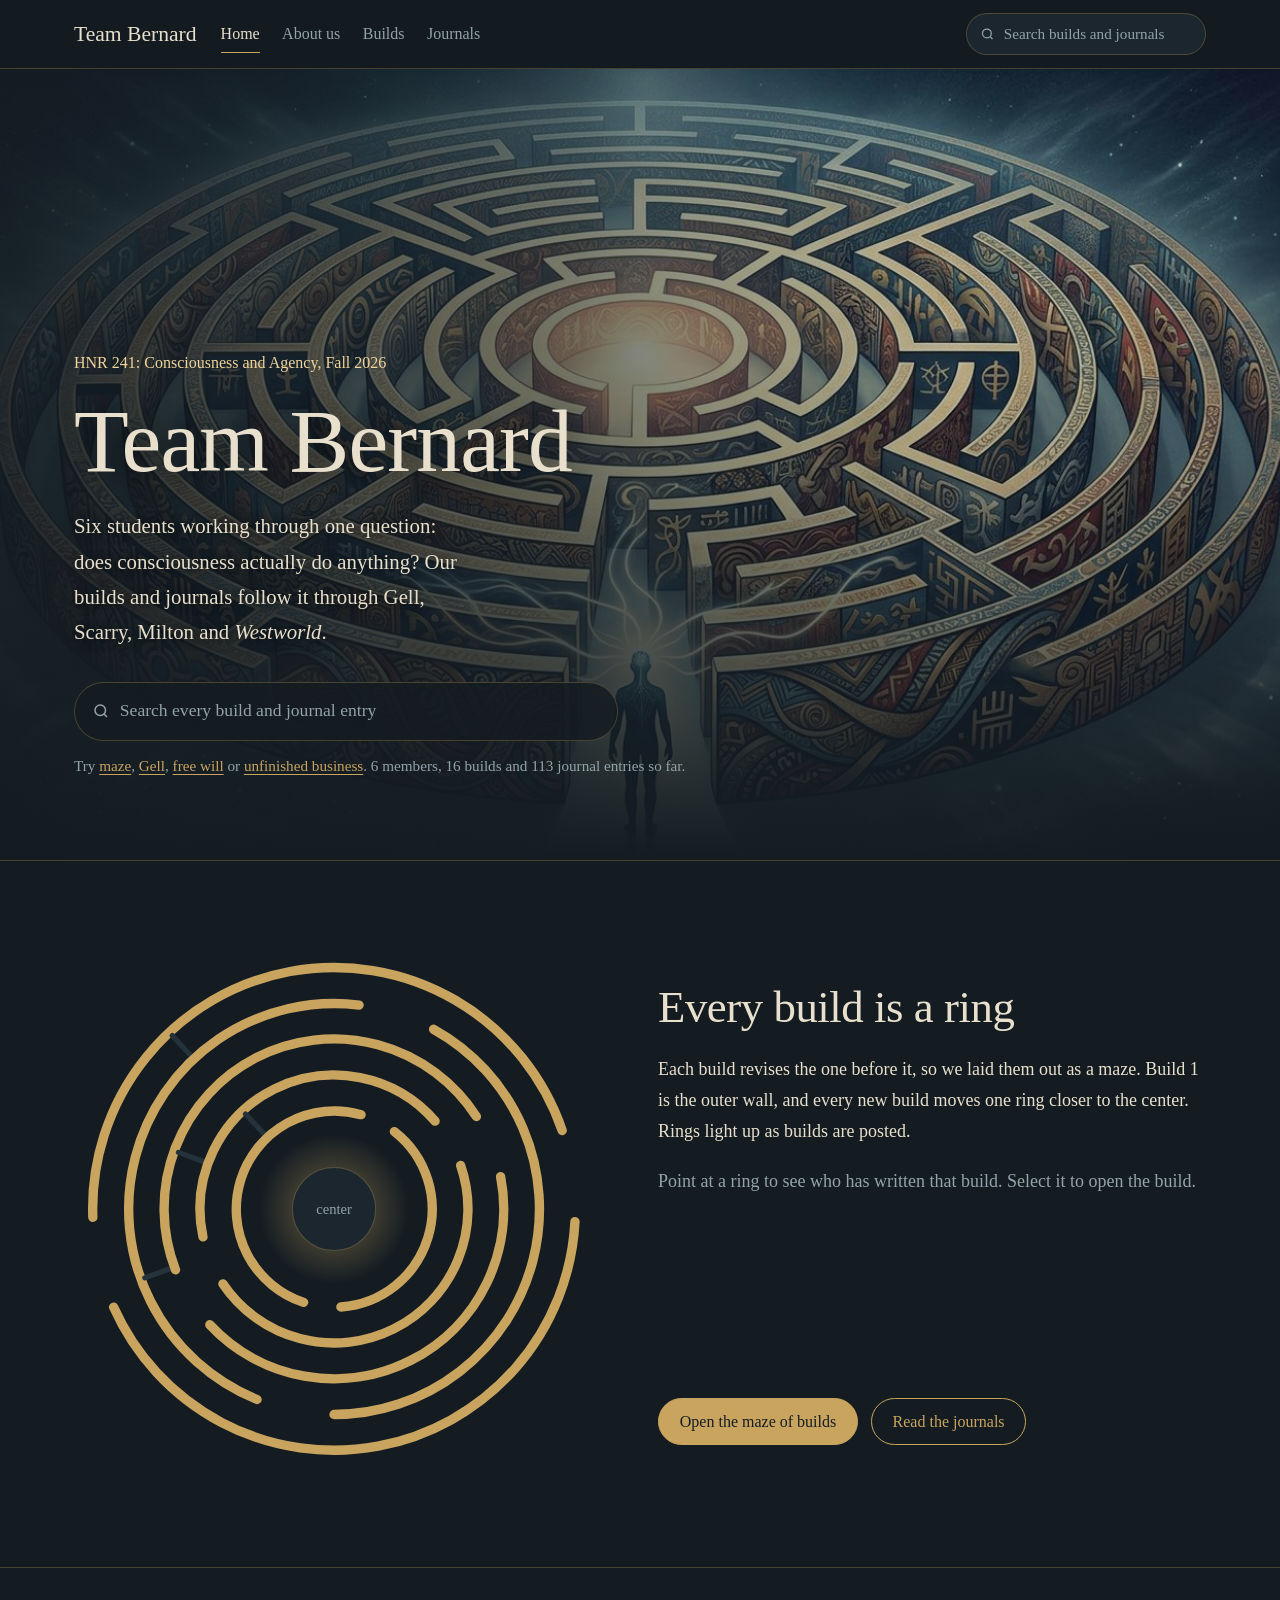
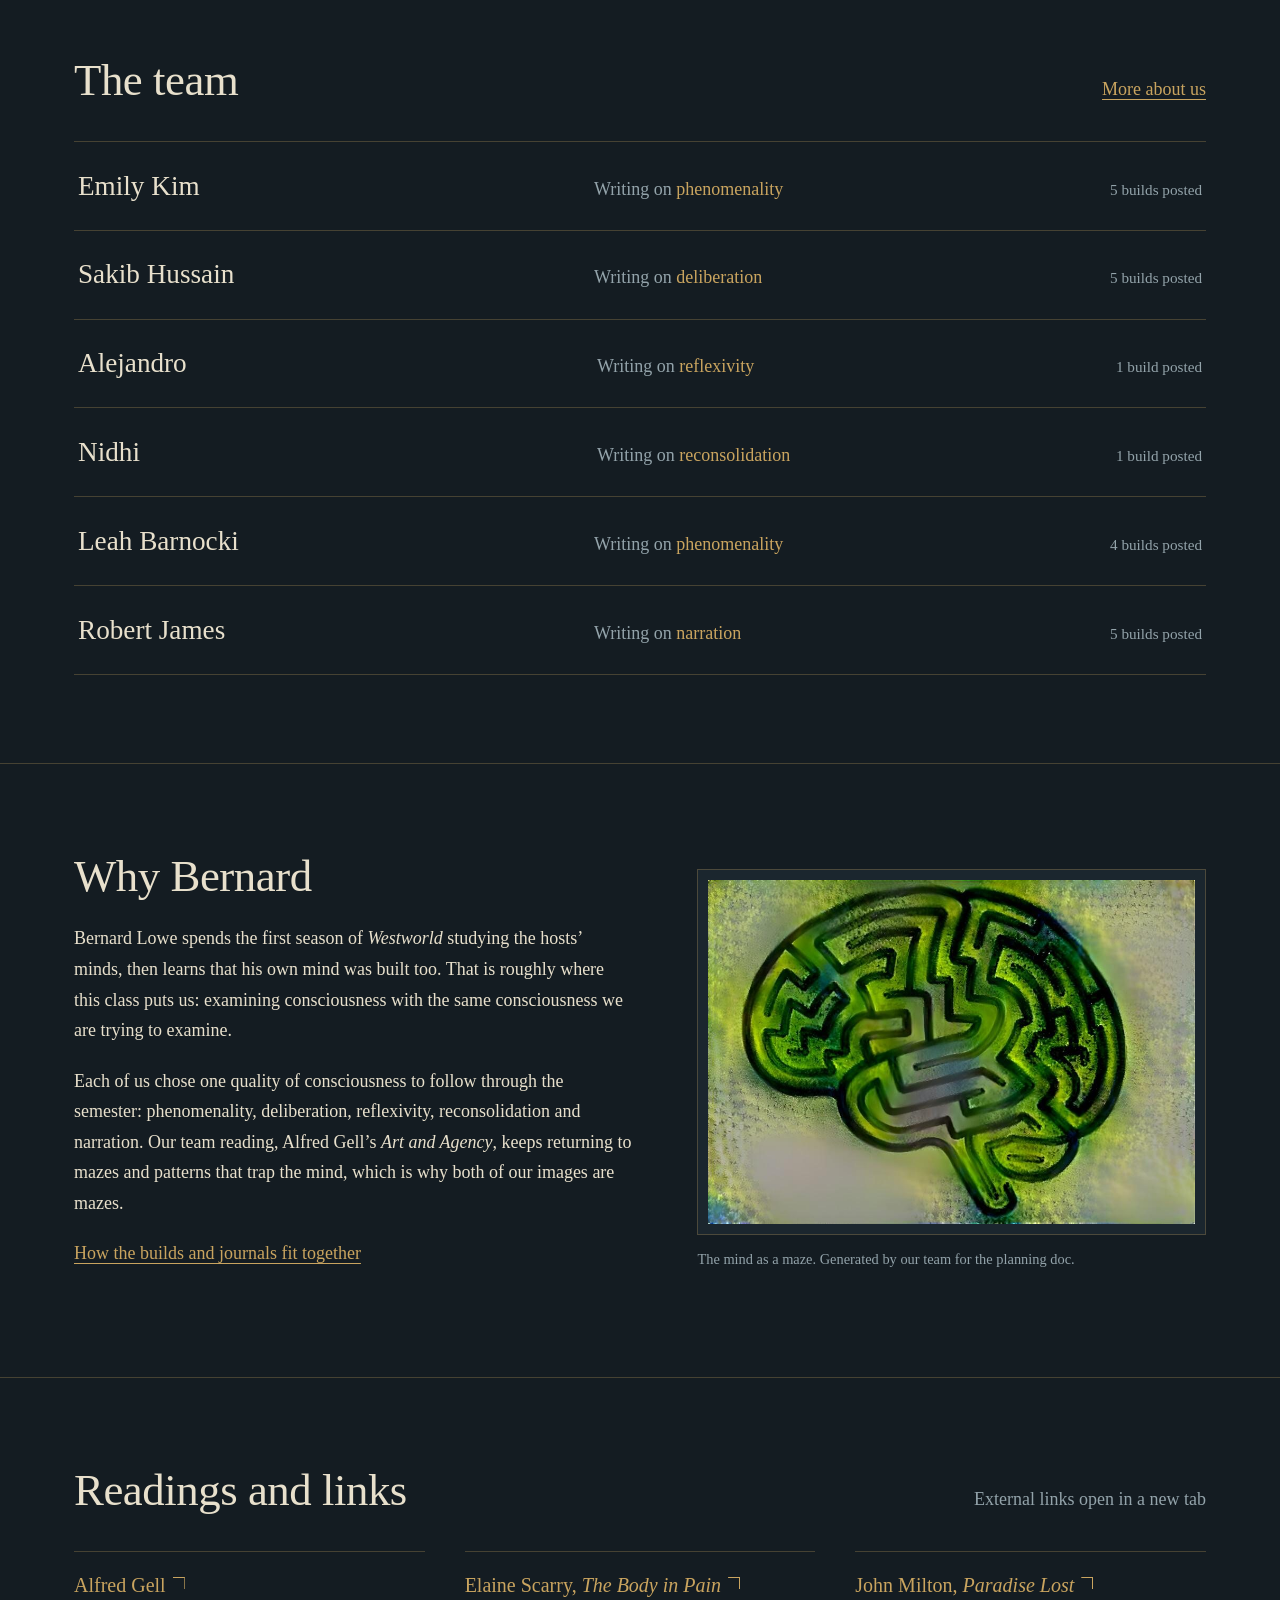
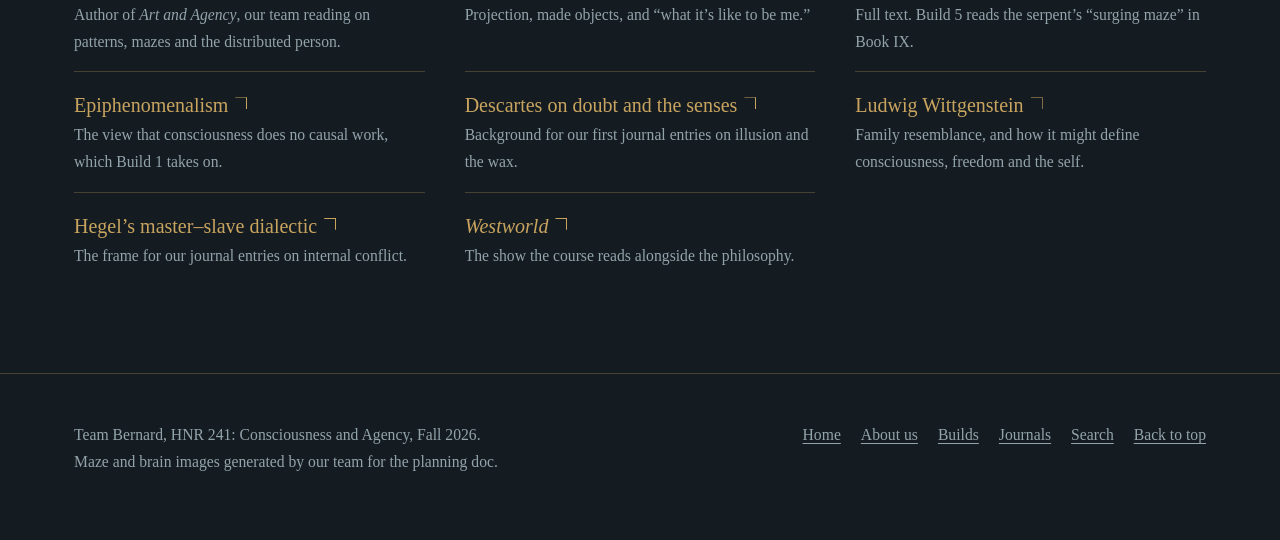
==== commit 09ab5e13: "Add files via upload" ====
--- a/index.html
+++ b/index.html
@@ -35,7 +35,7 @@
   <div class="wrap">
     <p class="course">HNR 241: Consciousness and Agency, Fall 2026</p>
     <h1>Team Bernard</h1>
-    <p class="lede">Five students working through one question: does consciousness actually do anything? Our builds and journals follow it through Gell, Scarry, Milton and <em>Westworld</em>.</p>
+    <p class="lede">Six students working through one question: does consciousness actually do anything? Our builds and journals follow it through Gell, Scarry, Milton and <em>Westworld</em>.</p>
     <form class="search-form hero-search" action="search.html" method="get" role="search">
       <label class="visually-hidden" for="hero-q">Search builds and journals</label>
       <svg viewBox="0 0 24 24" fill="none" stroke-width="2" aria-hidden="true"><circle cx="11" cy="11" r="7"/><path d="M20 20l-4-4"/></svg>
@@ -71,7 +71,7 @@
     <div class="prose">
       <h2>Why Bernard</h2>
       <p>Bernard Lowe spends the first season of <em>Westworld</em> studying the hosts’ minds, then learns that his own mind was built too. That is roughly where this class puts us: examining consciousness with the same consciousness we are trying to examine.</p>
-      <p>Each of us chose one quality of consciousness to follow through the semester: phenomenality, deliberation, reflexivity and reconsolidation. Our team reading, Alfred Gell’s <em>Art and Agency</em>, keeps returning to mazes and patterns that trap the mind, which is why both of our images are mazes.</p>
+      <p>Each of us chose one quality of consciousness to follow through the semester: phenomenality, deliberation, reflexivity, reconsolidation and narration. Our team reading, Alfred Gell’s <em>Art and Agency</em>, keeps returning to mazes and patterns that trap the mind, which is why both of our images are mazes.</p>
       <p><a href="about.html#how">How the builds and journals fit together</a></p>
     </div>
     <figure>
--- a/style.css
+++ b/style.css
@@ -269,3 +269,9 @@
 .to-top { position: fixed; right: 1.25rem; bottom: 1.25rem; z-index: 15; font: inherit; font-size: 0.9rem; color: var(--bone); background: var(--night-2); border: 1px solid var(--line); border-radius: 999px; padding: 0.45rem 1rem; text-decoration: none; opacity: 0; pointer-events: none; transition: opacity 0.2s; }
 .to-top.show { opacity: 1; pointer-events: auto; }
 .maze-svg text, .maze-svg circle, .maze-svg line { pointer-events: none; }
+
+.tag { display: inline-block; margin-top: 0.3rem; font-family: var(--text); font-size: 0.8rem; color: var(--glow); border: 1px solid var(--brass-dim); border-radius: 999px; padding: 0 0.6rem; }
+.biblio { max-width: var(--measure); margin-top: 2.5rem; border-top: 1px solid var(--line); padding-top: 1rem; }
+.biblio summary { cursor: pointer; color: var(--brass); font-family: var(--display); font-size: 1.3rem; }
+.biblio ul { list-style: none; padding: 0; margin: 1rem 0 0; }
+.biblio li { padding-left: 2em; text-indent: -2em; margin-bottom: 0.6rem; color: var(--mist); font-size: 0.98rem; line-height: 1.55; }
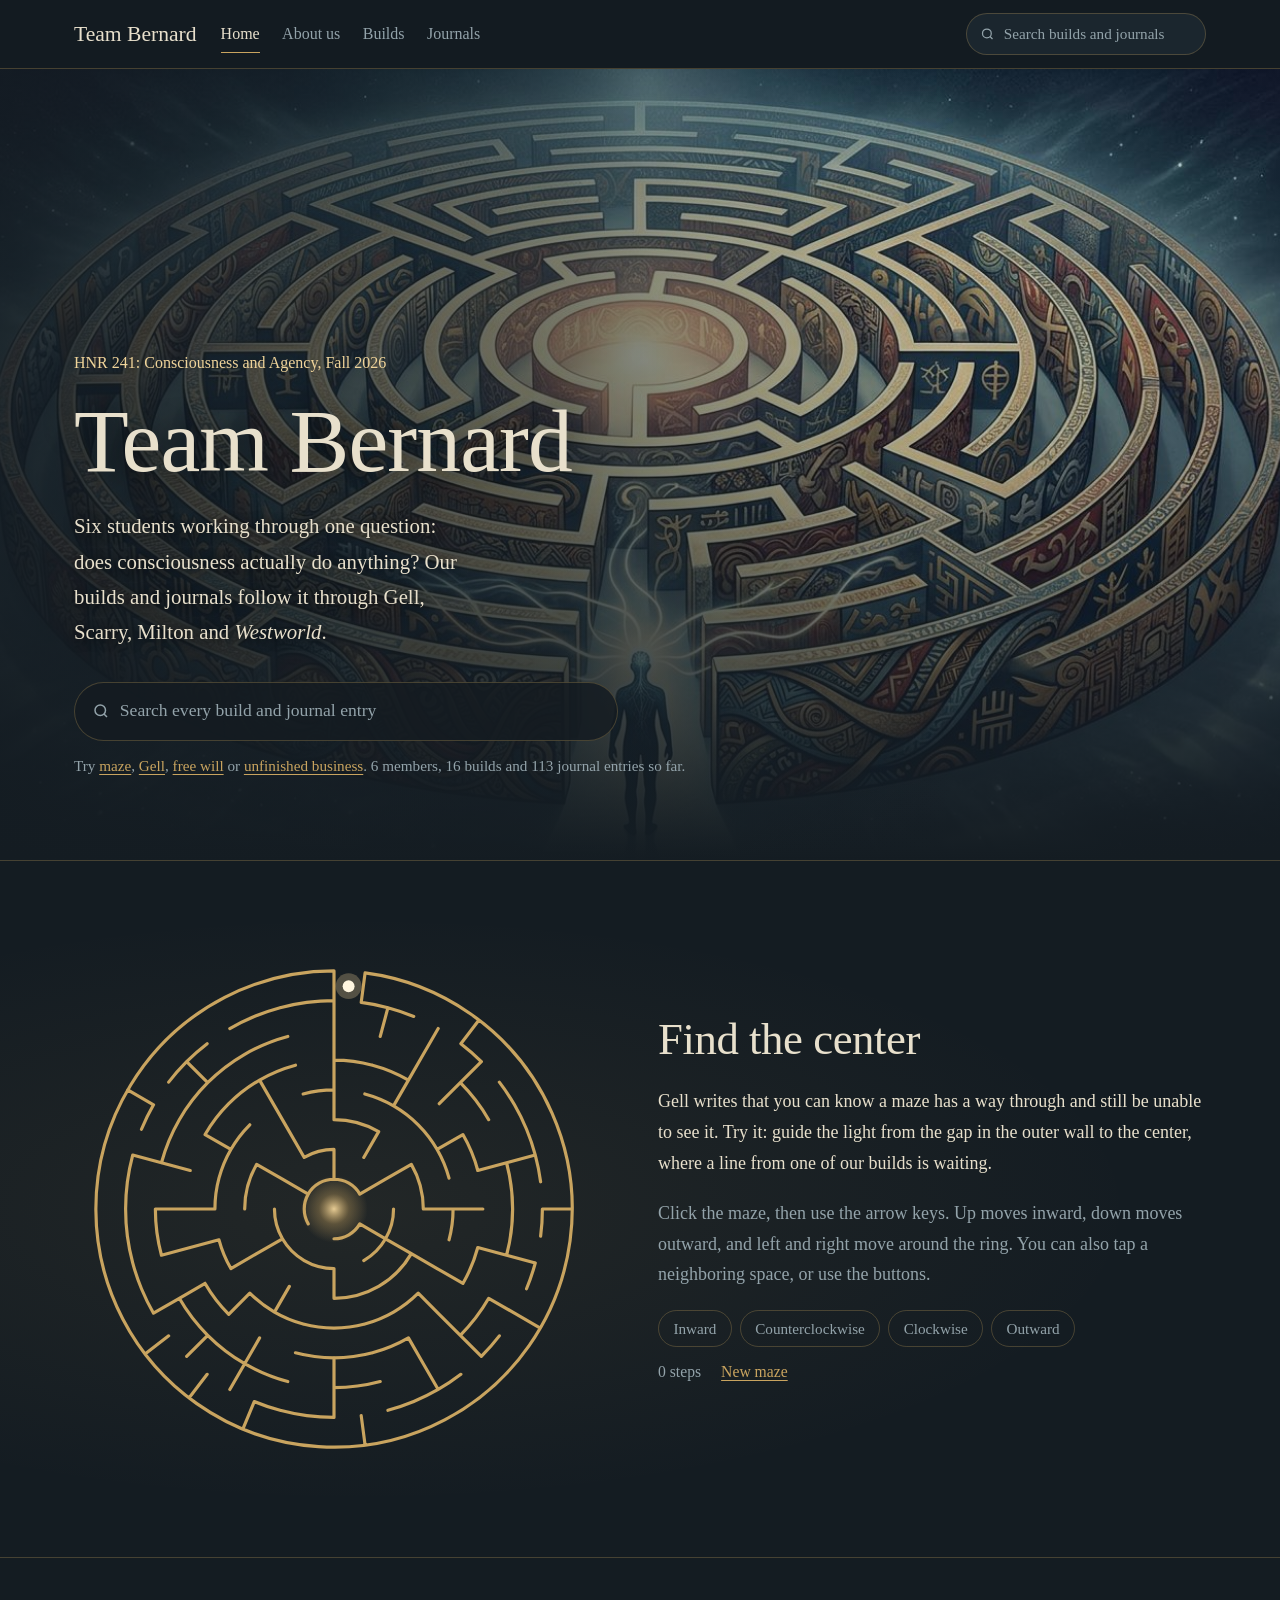
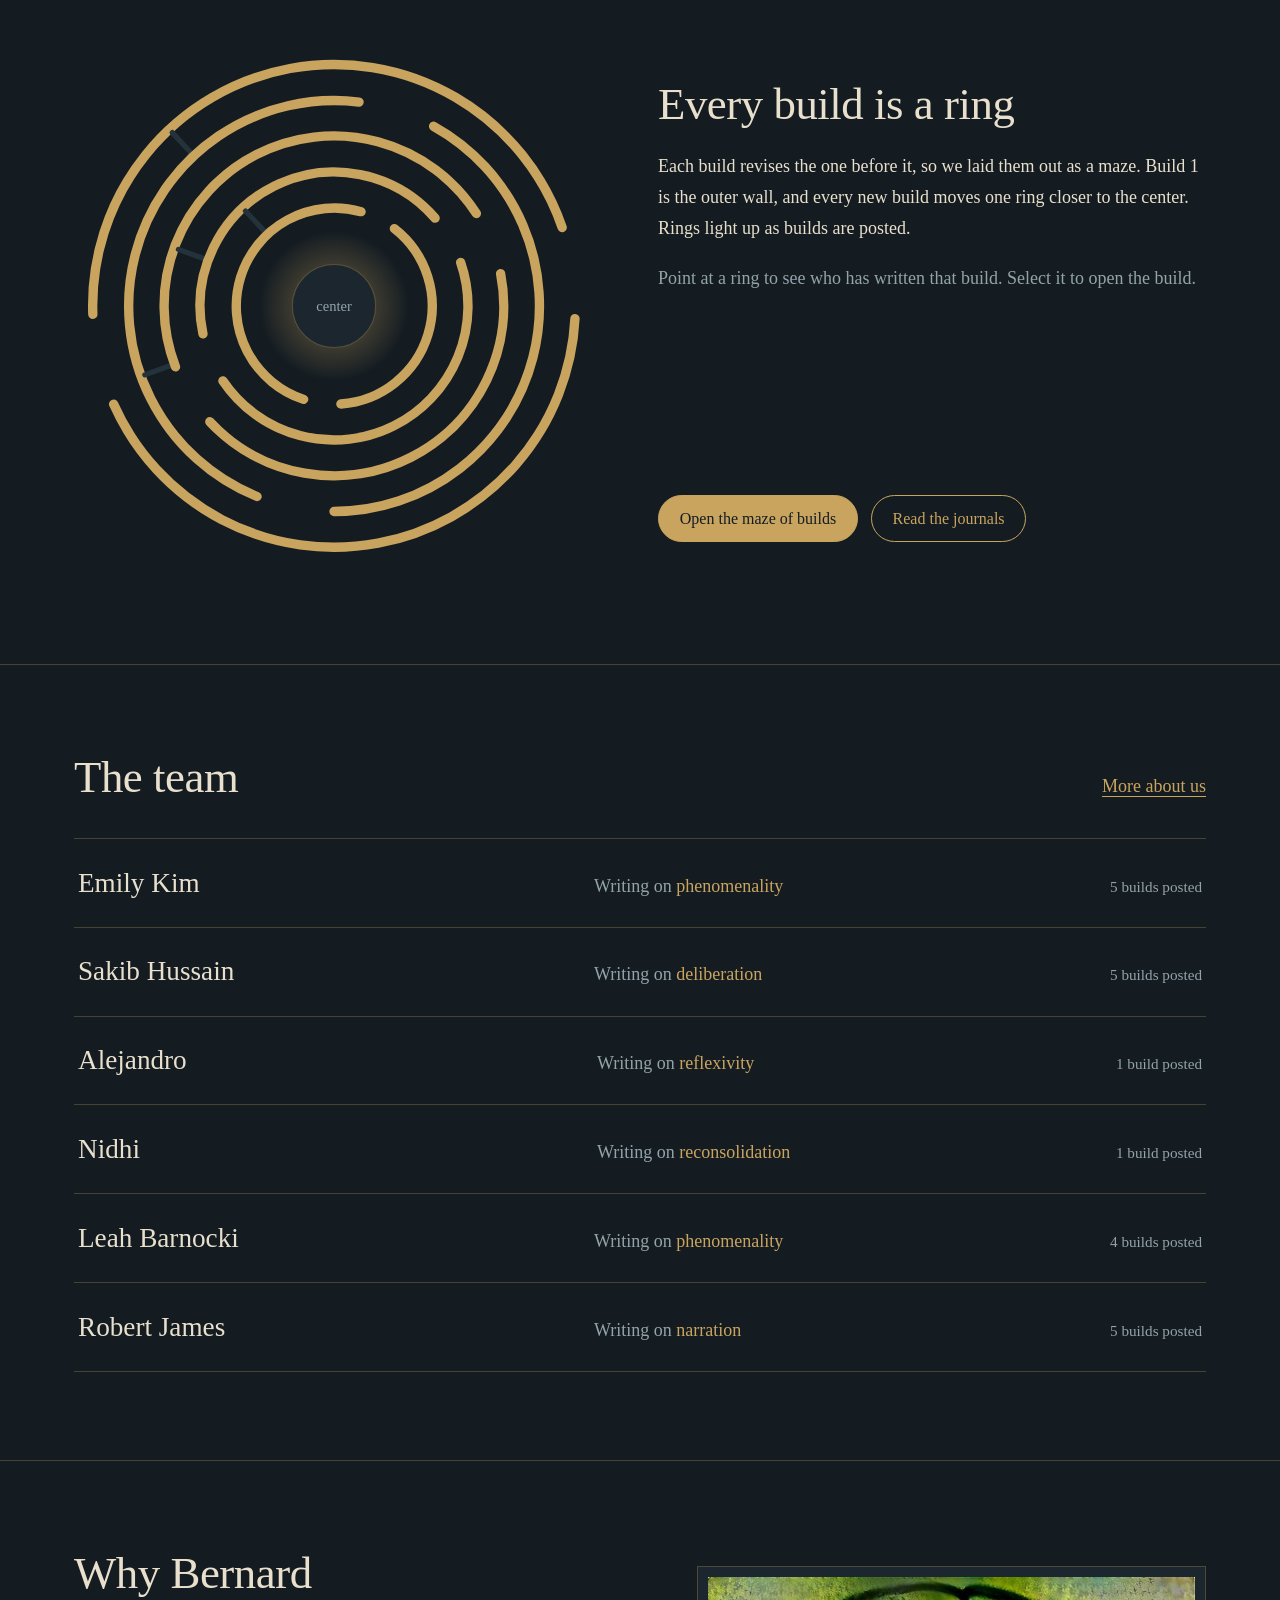
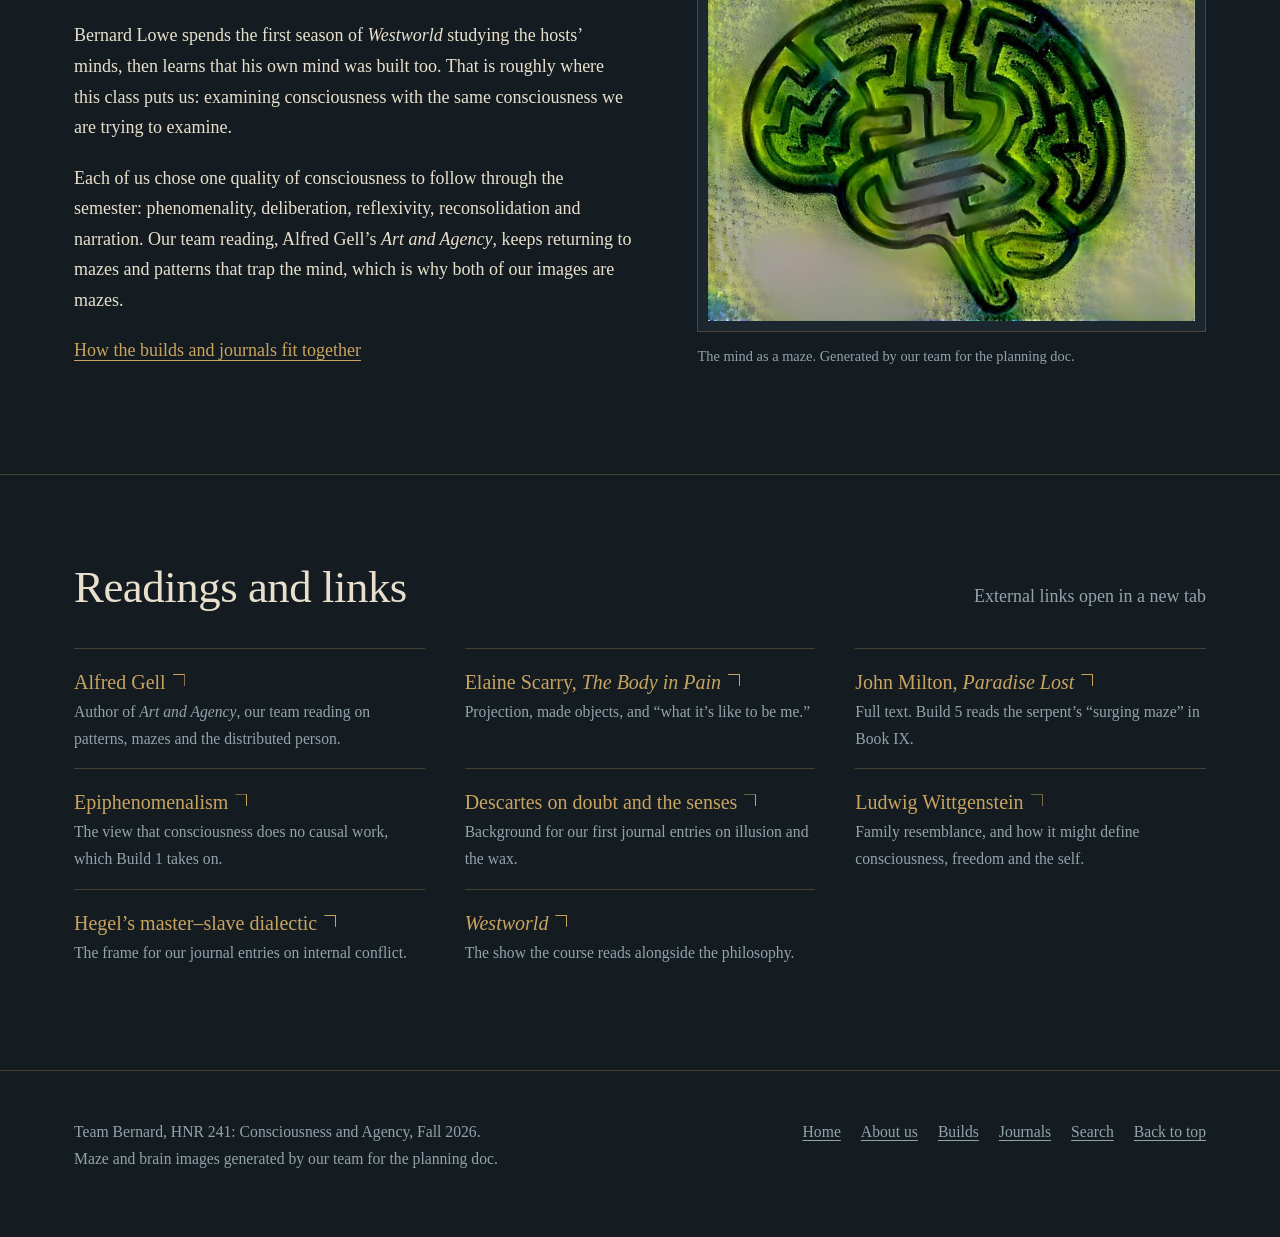
==== commit 014bcffa: "Add files via upload" ====
--- a/index.html
+++ b/index.html
@@ -42,6 +42,27 @@
       <input id="hero-q" name="q" type="search" placeholder="Search every build and journal entry">
     </form>
     <p class="hero-hints">Try <button type="button" data-try="maze">maze</button>, <button type="button" data-try="Gell">Gell</button>, <button type="button" data-try="free will">free will</button> or <button type="button" data-try="unfinished business">unfinished business</button>. <span id="stat-line"></span></p>
+  </div>
+</section>
+
+<section class="section play-section" id="find-the-center">
+  <div class="wrap maze-layout">
+    <div class="play-wrap">
+      <div id="play-maze" class="play-maze" tabindex="0" role="application" aria-label="Playable maze. Use the arrow keys: up moves inward, down moves outward, left and right move around the ring." aria-describedby="play-help"></div>
+    </div>
+    <div>
+      <h2>Find the center</h2>
+      <p class="prose">Gell writes that you can know a maze has a way through and still be unable to see it. Try it: guide the light from the gap in the outer wall to the center, where a line from one of our builds is waiting.</p>
+      <p class="muted" id="play-help">Click the maze, then use the arrow keys. Up moves inward, down moves outward, and left and right move around the ring. You can also tap a neighboring space, or use the buttons.</p>
+      <div class="pad" role="group" aria-label="Maze controls">
+        <button type="button" class="chip" data-step="in">Inward</button>
+        <button type="button" class="chip" data-step="ccw">Counterclockwise</button>
+        <button type="button" class="chip" data-step="cw">Clockwise</button>
+        <button type="button" class="chip" data-step="out">Outward</button>
+      </div>
+      <p class="play-status"><span id="play-moves" aria-live="polite">0 steps</span> <button type="button" class="linkish" id="play-reset">New maze</button></p>
+      <div id="play-reveal" class="play-reveal" aria-live="polite" hidden></div>
+    </div>
   </div>
 </section>
 
@@ -112,5 +133,6 @@
 <script src="data.js"></script>
 <script src="journals.js"></script>
 <script src="site.js"></script>
+<script src="play.js"></script>
 </body>
 </html>
--- a/style.css
+++ b/style.css
@@ -275,3 +275,27 @@
 .biblio summary { cursor: pointer; color: var(--brass); font-family: var(--display); font-size: 1.3rem; }
 .biblio ul { list-style: none; padding: 0; margin: 1rem 0 0; }
 .biblio li { padding-left: 2em; text-indent: -2em; margin-bottom: 0.6rem; color: var(--mist); font-size: 0.98rem; line-height: 1.55; }
+
+/* ---------- Playable maze ---------- */
+.play-section { background: radial-gradient(ellipse at 28% 50%, rgba(201,164,95,0.08), transparent 60%); }
+.play-maze { width: 100%; max-width: 520px; border-radius: 50%; cursor: pointer; outline: none; }
+.play-maze:focus-visible { box-shadow: 0 0 0 2px var(--glow); }
+.play-svg { width: 100%; height: auto; display: block; overflow: visible; }
+.play-svg .walls { fill: none; stroke: var(--brass); stroke-width: 3.2; stroke-linecap: round; }
+.play-svg .trail { fill: none; stroke: rgba(240,212,154,0.35); stroke-width: 7; stroke-linecap: round; stroke-linejoin: round; }
+.play-svg .goal-glow { fill: url(#playGlow); }
+.play-svg .dot { fill: #fff6df; }
+.play-svg .halo { fill: rgba(240,212,154,0.28); }
+.play-svg .player { transition: transform 0.14s ease-out; }
+.play-maze.bump .play-svg .halo { animation: bump 0.3s; }
+@keyframes bump { 0%, 100% { fill: rgba(240,212,154,0.28); } 50% { fill: rgba(220,120,90,0.55); } }
+.play-maze.solved .play-svg .goal-glow { animation: arrive 1.6s ease-out; }
+@keyframes arrive { 0% { r: 34; } 40% { r: 120; } 100% { r: 46; } }
+.pad { display: flex; flex-wrap: wrap; gap: 0.5rem; margin: 1.25rem 0 0.75rem; }
+.play-status { color: var(--mist); font-size: 0.98rem; display: flex; gap: 1.25rem; align-items: baseline; }
+.linkish { font: inherit; color: var(--brass); background: none; border: 0; padding: 0; cursor: pointer; text-decoration: underline; text-underline-offset: 0.2em; text-decoration-thickness: 1px; }
+.linkish:hover { color: var(--glow); }
+.play-reveal { margin-top: 1.5rem; padding: 1.5rem 0 0; border-top: 1px solid var(--line); max-width: var(--measure); }
+.reveal-kicker { color: var(--glow); margin-bottom: 0.75rem; }
+.reveal-quote { margin: 0 0 0.75rem; font-family: var(--display); font-size: 1.45rem; line-height: 1.4; color: var(--bone); }
+.reveal-quote::before { content: "“"; color: var(--brass); } .reveal-quote::after { content: "”"; color: var(--brass); }
